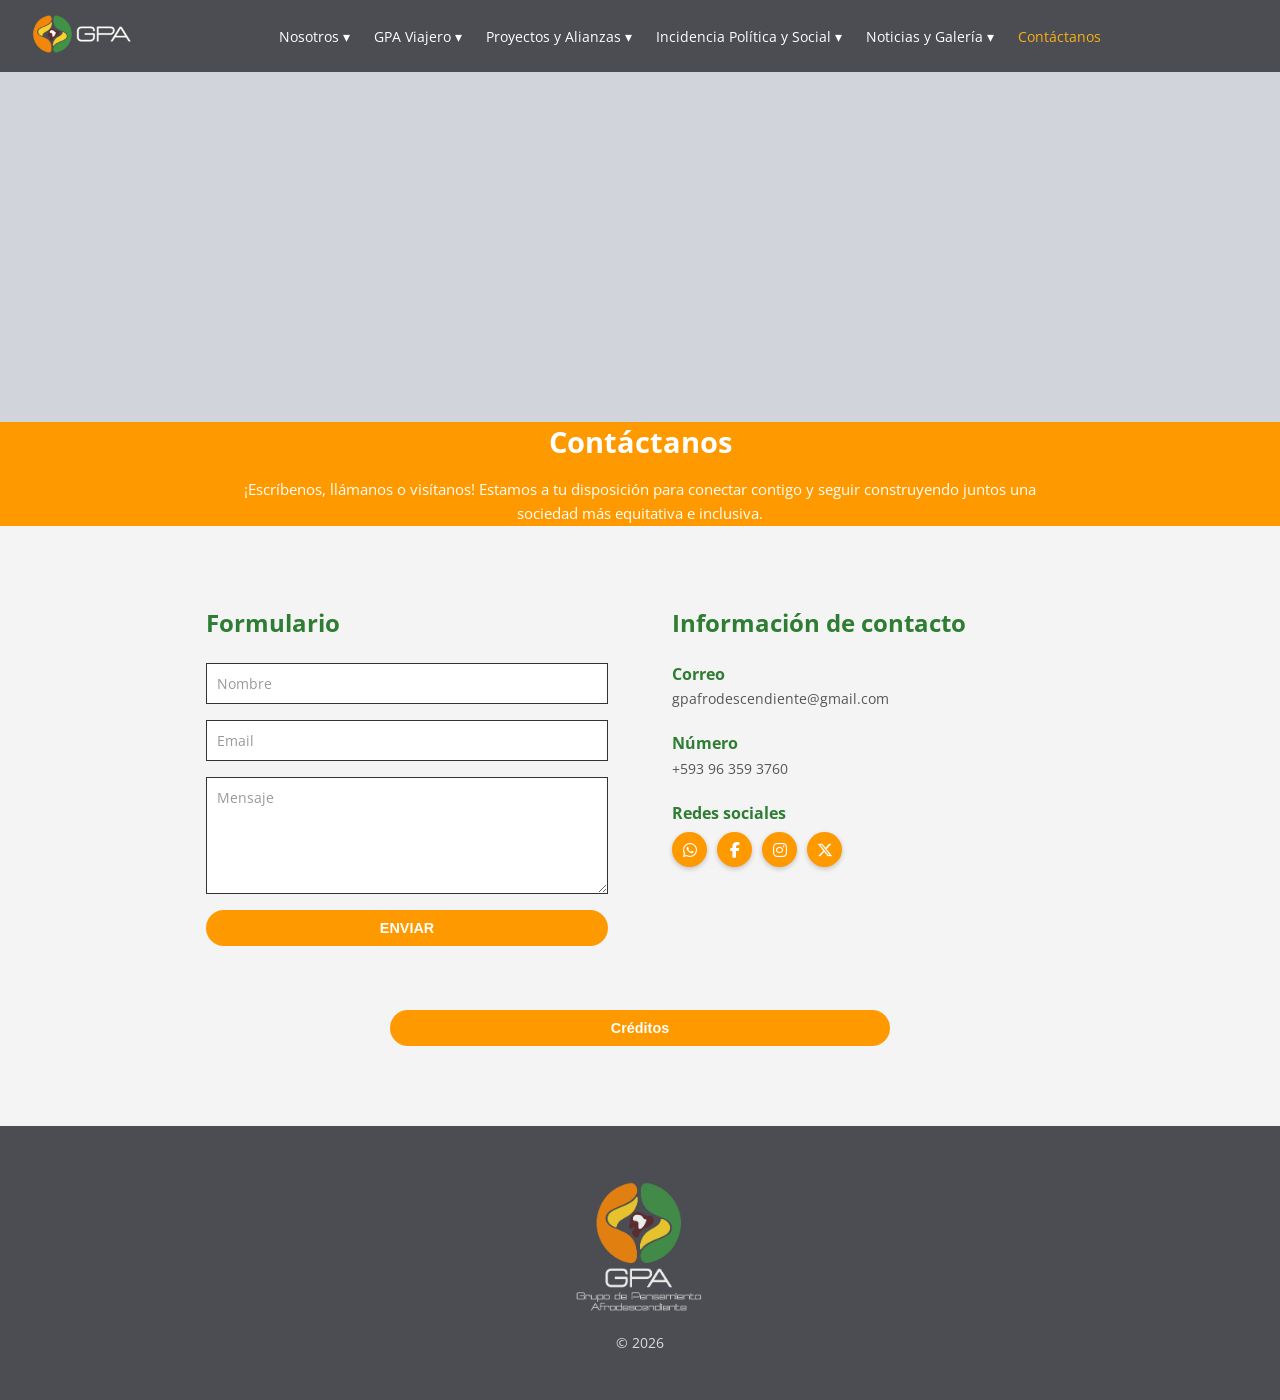
==== pages/contacto.html @ 7889979e "Segunda Version" ====
<!DOCTYPE html>
<html lang="es">

<head>
    <meta name="description"
        content="Grupo de Pensamiento Afrodescendiente (GPA) en Ecuador. Promovemos derechos, cultura, oratoria y formación de líderes comunitarios afroecuatorianos en Quito.">
    <meta name="keywords"
        content="GPA, Afrodescendiente, Ecuador, Quito, Derechos Humanos, Liderazgo, Cultura Afro, Vinculación">
    <meta name="author" content="Equipo de Diseño Web - Universidad Tecnológica Israel">

    <meta property="og:title" content="GPA Ecuador - Grupo de Pensamiento Afrodescendiente">
    <meta property="og:description"
        content="Conoce nuestros proyectos de incidencia política, oratoria y derechos sociales en Ecuador.">
    <meta property="og:image" content="../assets/ruta-a-tu-logo.png">
    <meta property="og:url" content="https://gpaecuador.org">
    <meta charset="UTF-8">
    <meta name="viewport" content="width=device-width, initial-scale=1.0">
    <title>Contáctanos | GPA Ecuador</title>

    <link rel="preconnect" href="https://fonts.googleapis.com">
    <link rel="preconnect" href="https://fonts.gstatic.com" crossorigin>
    <link
        href="https://fonts.googleapis.com/css2?family=Montserrat:wght@400;600;700&family=Open+Sans:wght@400;600&display=swap"
        rel="stylesheet">
    <link rel="stylesheet" href="https://cdnjs.cloudflare.com/ajax/libs/font-awesome/6.4.0/css/all.min.css">

    <link rel="stylesheet" href="../css/styles.css">
</head>

<body>

    <header class="header">
        <nav class="navbar container-fluid">
            <a href="../index.html" class="logo">
                <img src="../assets/img/LogoMenuGPA.webp" alt="GPA" class="logo-img">
            </a>

            <div class="nav-menu" id="nav-menu">
                <ul class="nav-list">
                    <li class="nav-item dropdown">
                        <a href="../index.html" class="nav-link">Nosotros ▾</a>
                        <ul class="dropdown-menu">
                            <li><a href="../index.html#historia" class="dropdown-link">Historia</a></li>
                            <li><a href="../index.html#gpalito" class="dropdown-link">GPAlito</a></li>
                            <li><a href="../index.html#autoridades" class="dropdown-link">Autoridades</a></li>
                        </ul>
                    </li>
                    <li class="nav-item"><a href="gpaviajero.html" class="nav-link">GPA Viajero ▾</a></li>
                    <li class="nav-item"><a href="proyectos.html" class="nav-link">Proyectos y Alianzas ▾</a></li>
                    <li class="nav-item"><a href="incidencia.html" class="nav-link">Incidencia Política y Social ▾</a>
                    </li>
                    <li class="nav-item"><a href="noticias.html" class="nav-link">Noticias y Galería ▾</a></li>
                    <li class="nav-item"><a href="contacto.html" class="nav-link active">Contáctanos</a></li>
                </ul>
            </div>
            <div class="nav-toggle" id="nav-toggle"><span class="bar"></span><span class="bar"></span><span
                    class="bar"></span></div>
        </nav>
    </header>

    <main>
        <section class="hero-viajero">
            <div class="slider-container">
                <div class="slider">
                    <div class="slide"><img src="../assets/img/View-Contactanos/Principal1.webp" alt="Slide 1"></div>
                    <div class="slide"><img src="../assets/img/View-Contactanos/Principal2.webp" alt="Slide 2"></div>
                    <div class="slide"><img src="../assets/img/View-Contactanos/Principal3.webp" alt="Slide 3"></div>
                </div>
                <section class="banner-naranja"></section>
            </div>
        </section>

        <section class="banner-naranja">
            <div class="container text-center">
                <h2>Contáctanos</h2>
                <p>¡Escríbenos, llámanos o visítanos! Estamos a tu disposición para conectar contigo y seguir
                    construyendo juntos una sociedad más equitativa e inclusiva.</p>
            </div>
        </section>

        <section class="contacto-wrapper container">
            <div class="contacto-grid">
                <div class="contacto-form-col">
                    <h3 class="titulo-verde">Formulario</h3>
                    <form id="form-gpa" class="formulario-limpio">
                        <input type="text" placeholder="Nombre" required class="input-linea">
                        <input type="email" placeholder="Email" required class="input-linea">
                        <textarea placeholder="Mensaje" rows="5" required class="input-linea textarea-linea"></textarea>
                        <button type="submit" class="btn-naranja-redondo">ENVIAR</button>
                    </form>
                </div>

                <div class="contacto-info-col">
                    <h3 class="titulo-verde">Información de contacto</h3>
                    <div class="info-bloque">
                        <h4 class="titulo-verde-pequeno">Correo</h4>
                        <p>gpafrodescendiente@gmail.com</p>
                    </div>
                    <div class="info-bloque">
                        <h4 class="titulo-verde-pequeno">Número</h4>
                        <p>+593 96 359 3760</p>
                    </div>
                    <div class="info-bloque">
                        <h4 class="titulo-verde-pequeno">Redes sociales</h4>
                        <div class="redes-horizontales">
                            <a href="https://api.whatsapp.com/send?phone=593963593763" target="_blank"
                                rel="noopener noreferrer" class="social-btn" aria-label="WhatsApp"><i
                                    class="fab fa-whatsapp"></i></a>
                            <a href="https://www.facebook.com/gpafroficial" target="_blank" rel="noopener noreferrer"
                                class="social-btn" aria-label="Facebook"><i class="fab fa-facebook-f"></i></a>
                            <a href="https://www.instagram.com/gpafroficial/" target="_blank" rel="noopener noreferrer"
                                class="social-btn" aria-label="Instagram"><i class="fab fa-instagram"></i></a>
                            <a href="https://x.com/gpafroficial" target="_blank" rel="noopener noreferrer"
                                class="social-btn" aria-label="Twitter"><i class="fa-brands fa-x-twitter"></i></a>
                        </div>
                    </div>
                </div>
            </div>

            <div class="creditos-container text-center">
                <button id="btn-creditos" class="btn-naranja-redondo btn-creditos">Créditos</button>
            </div>

            <div id="caja-creditos" class="caja-creditos-oculta" style="display: none;">
                <div class="creditos-contenido">

                    <p><strong>UNIVERSIDAD TECNOLÓGICA ISRAEL</strong></p><br>
                    <p><strong>Desarrollo y Diseño Web</strong></p>
                    <p>David Sebastián Mera Rosero | Lesly Raquel Guamán Jiménez | Michael Cardenas | Jefferson Patricio
                        Suntaxi Pachacama</p><br>
                    <p><strong>Perfil Académico:</strong> Estudiante de octavo semestre de Ingeniería De Sistemas de
                        Información</p>
                    <p><strong>Especialidad Técnica:</strong> Desarrollo Full-Stack</p>
                    <p><strong>Año:</strong> 2026</p>
                </div>
            </div>
        </section>
    </main>

    <footer class="footer-gris">
        <div class="container text-center">
            <div class="footer-logo">
                <img src="../assets/img/LogoGPA.webp" alt="Logo GPA Ecuador">
            </div>
            <p class="footer-copyright">© 2026</p>
        </div>
    </footer>

    <script src="../js/script.js"></script>
</body>

</html>
---- css/styles.css ----
/* css/styles.css */

/* --- 1. BASE --- */
@import url('base/variables.css');

/* --- 2. LAYOUT --- */
@import url('layout/header.css');
@import url('layout/footer.css');

/* --- 3. MÓDULOS --- */
@import url('modules/nosotros.css');
@import url('modules/gpaviajero.css');
@import url('modules/proyectos.css');
@import url('modules/incidencias.css');
@import url('modules/noticias.css');
@import url('modules/contacto.css');



/* --- 4. RESPONSIVE (MEDIA QUERIES GLOBALES) --- */
@media screen and (max-width: 768px) {
    /* Header */
    .nav-toggle { display: flex; flex-direction: column; gap: 5px; cursor: pointer; }
    .nav-toggle .bar { width: 25px; height: 3px; background-color: var(--text-light); }
    .nav-menu { position: absolute; top: var(--header-height); left: -100%; width: 100%; background-color: var(--header-bg); padding: 2rem 0; transition: 0.4s; }
    .nav-list { flex-direction: column; align-items: center; gap: 1.5rem; }
    .dropdown-menu { position: static; box-shadow: none; display: none; }
    .dropdown:hover .dropdown-menu { display: block; }
    
    /* Pilares y Layouts */
    .pilar-row, .pilar-row.row-reverse { flex-direction: column; gap: 1.5rem; }
    .gpalito-layout { flex-direction: column; text-align: center; }
    .gpalito-text { text-align: center; margin-bottom: 2rem; }
    .atributos-container { grid-template-columns: 1fr 1fr; }
    
    /* Widgets Flotantes */
    .podcast-widget { width: 280px; right: 10px; bottom: 10px; }
    .social-sidebar { left: 5px; }
}

/* Ajuste para que la barra de navegación fija no cubra el contenido al hacer clic en un enlace */
section[id] {
    /* El valor debe ser igual o ligeramente mayor a la altura de tu barra de navegación (--header-height) */
    scroll-margin-top: 5rem; 
}

.caja-creditos-oculta {
    display: none; /* ¡Esto es lo que mantiene el texto oculto al inicio! */
    margin-top: 2rem;
    max-width: 800px;
    margin-left: auto;
    margin-right: auto;
    border: 1px solid #e0e0e0;
    border-radius: 15px; /* Bordes redondeados */
    padding: 2rem;
    text-align: left;
    background-color: #ffffff;
    box-shadow: 0 4px 15px rgba(0,0,0,0.05);
}

/* Menú móvil oculto por defecto */
@media screen and (max-width: 992px) {
    .nav-menu {
        position: absolute;
        top: 100%;
        left: -100%; /* Oculto fuera de la pantalla */
        width: 100%;
        background-color: #333;
        transition: 0.3s;
    }
    .nav-menu.show {
        left: 0; /* Desliza hacia adentro */
    }
    .nav-list {
        flex-direction: column;
        align-items: center;
        padding: 2rem 0;
    }
    .nav-toggle {
        display: block; /* Asegúrate de que el icono sea visible */
        cursor: pointer;
    }
}

 .slider-container {
    display: block;
    margin: 0 !important;
    padding: 0 !important;
    border: none !important;
    line-height: 0;
    background: red; 
}


.slider {
    display: flex;
    width: 300%; /* 100% por cada imagen */
    animation: slide 15s infinite; /* El efecto de movimiento */
}

/* Imagenes principales*/
.slide {
    position: absolute;
    top: 0;
    left: 0;
    width: 100%;
    height: 100%;
    opacity: 0;
    transition: opacity 1.5s ease-in-out; /* Tiempo de la transición */
}
.slide img {
    display: block;
    width: 100%;
    height: 100%;
    object-fit: cover;
}

/* Animación de desvanecimiento */
.slider-container .slide:nth-child(1) { animation: fade 12s infinite; }
.slider-container .slide:nth-child(2) { animation: fade 12s infinite 4s; }
.slider-container .slide:nth-child(3) { animation: fade 12s infinite 8s; }

@keyframes fade {
    0% { opacity: 0; }
    10% { opacity: 1; }
    33% { opacity: 1; }
    43% { opacity: 0; }
    100% { opacity: 0; }
}

/* Reseteo general para eliminar espacios por defecto */
* {
    margin: 0;
    padding: 0;
    box-sizing: border-box;
}
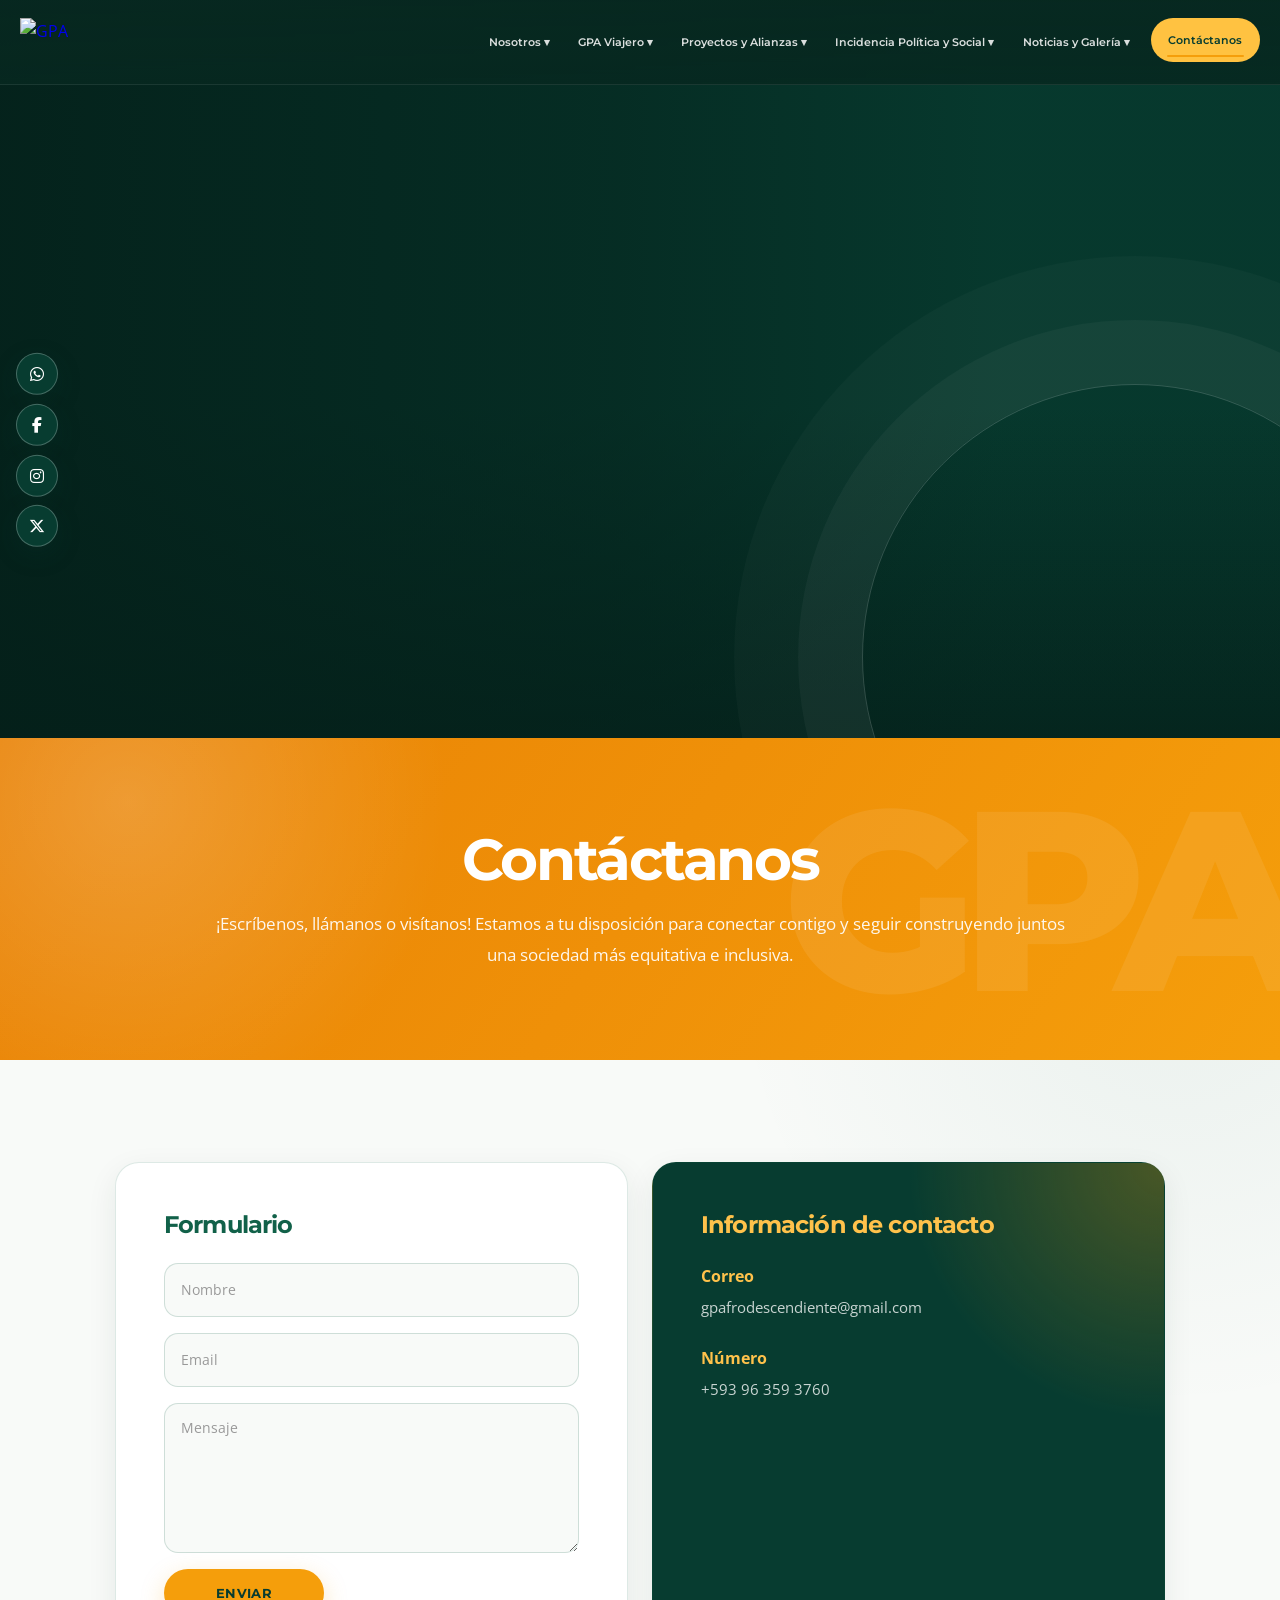
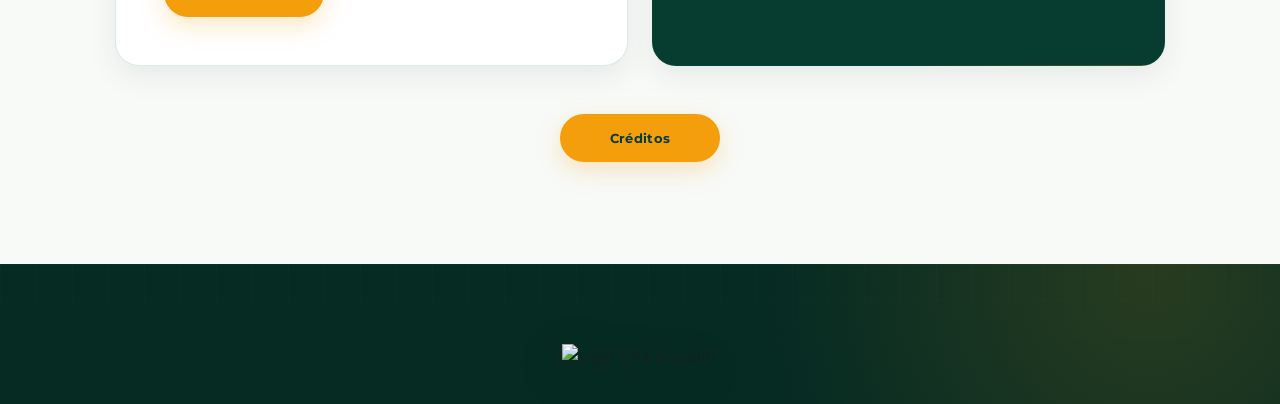
==== commit 6a67eced: "Actualización de GPA" ====
--- a/pages/contacto.html
+++ b/pages/contacto.html
@@ -2,17 +2,6 @@
 <html lang="es">
 
 <head>
-    <meta name="description"
-        content="Grupo de Pensamiento Afrodescendiente (GPA) en Ecuador. Promovemos derechos, cultura, oratoria y formación de líderes comunitarios afroecuatorianos en Quito.">
-    <meta name="keywords"
-        content="GPA, Afrodescendiente, Ecuador, Quito, Derechos Humanos, Liderazgo, Cultura Afro, Vinculación">
-    <meta name="author" content="Equipo de Diseño Web - Universidad Tecnológica Israel">
-
-    <meta property="og:title" content="GPA Ecuador - Grupo de Pensamiento Afrodescendiente">
-    <meta property="og:description"
-        content="Conoce nuestros proyectos de incidencia política, oratoria y derechos sociales en Ecuador.">
-    <meta property="og:image" content="../assets/ruta-a-tu-logo.png">
-    <meta property="og:url" content="https://gpaecuador.org">
     <meta charset="UTF-8">
     <meta name="viewport" content="width=device-width, initial-scale=1.0">
     <title>Contáctanos | GPA Ecuador</title>
@@ -25,14 +14,25 @@
     <link rel="stylesheet" href="https://cdnjs.cloudflare.com/ajax/libs/font-awesome/6.4.0/css/all.min.css">
 
     <link rel="stylesheet" href="../css/styles.css">
+    <link rel="stylesheet" href="../css/modern.css">
 </head>
 
 <body>
+    <div class="social-sidebar">
+        <a href="https://api.whatsapp.com/send?phone=593963593763" target="_blank" class="social-btn"><i
+                class="fab fa-whatsapp"></i></a>
+        <a href="https://www.facebook.com/gpafroficial" target="_blank" class="social-btn"><i
+                class="fab fa-facebook-f"></i></a>
+        <a href="https://www.instagram.com/gpafroficial/" target="_blank" class="social-btn"><i
+                class="fab fa-instagram"></i></a>
+        <a href="https://x.com/gpafroficial" target="_blank" class="social-btn"><i
+                class="fa-brands fa-x-twitter"></i></a>
+    </div>
 
     <header class="header">
         <nav class="navbar container-fluid">
             <a href="../index.html" class="logo">
-                <img src="../assets/img/LogoMenuGPA.webp" alt="GPA" class="logo-img">
+                <img src="../assets/ruta-a-tu-logo.png" alt="GPA" class="logo-img">
             </a>
 
             <div class="nav-menu" id="nav-menu">
@@ -59,16 +59,7 @@
     </header>
 
     <main>
-        <section class="hero-viajero">
-            <div class="slider-container">
-                <div class="slider">
-                    <div class="slide"><img src="../assets/img/View-Contactanos/Principal1.webp" alt="Slide 1"></div>
-                    <div class="slide"><img src="../assets/img/View-Contactanos/Principal2.webp" alt="Slide 2"></div>
-                    <div class="slide"><img src="../assets/img/View-Contactanos/Principal3.webp" alt="Slide 3"></div>
-                </div>
-                <section class="banner-naranja"></section>
-            </div>
-        </section>
+        <section class="hero-viajero" style="background-image: url('../assets/hero-contacto.jpg');"></section>
 
         <section class="banner-naranja">
             <div class="container text-center">
@@ -100,20 +91,6 @@
                         <h4 class="titulo-verde-pequeno">Número</h4>
                         <p>+593 96 359 3760</p>
                     </div>
-                    <div class="info-bloque">
-                        <h4 class="titulo-verde-pequeno">Redes sociales</h4>
-                        <div class="redes-horizontales">
-                            <a href="https://api.whatsapp.com/send?phone=593963593763" target="_blank"
-                                rel="noopener noreferrer" class="social-btn" aria-label="WhatsApp"><i
-                                    class="fab fa-whatsapp"></i></a>
-                            <a href="https://www.facebook.com/gpafroficial" target="_blank" rel="noopener noreferrer"
-                                class="social-btn" aria-label="Facebook"><i class="fab fa-facebook-f"></i></a>
-                            <a href="https://www.instagram.com/gpafroficial/" target="_blank" rel="noopener noreferrer"
-                                class="social-btn" aria-label="Instagram"><i class="fab fa-instagram"></i></a>
-                            <a href="https://x.com/gpafroficial" target="_blank" rel="noopener noreferrer"
-                                class="social-btn" aria-label="Twitter"><i class="fa-brands fa-x-twitter"></i></a>
-                        </div>
-                    </div>
                 </div>
             </div>
 
@@ -139,14 +116,11 @@
 
     <footer class="footer-gris">
         <div class="container text-center">
-            <div class="footer-logo">
-                <img src="../assets/img/LogoGPA.webp" alt="Logo GPA Ecuador">
-            </div>
-            <p class="footer-copyright">© 2026</p>
+            <div class="footer-logo"><img src="../assets/ruta-a-tu-logo-footer.png" alt="Logo GPA Ecuador"></div>
         </div>
     </footer>
 
     <script src="../js/script.js"></script>
 </body>
 
-</html>+</html>
--- a/css/styles.css
+++ b/css/styles.css
@@ -58,6 +58,8 @@
     box-shadow: 0 4px 15px rgba(0,0,0,0.05);
 }
 
+<<<<<<< Updated upstream
+=======
 /* Menú móvil oculto por defecto */
 @media screen and (max-width: 992px) {
     .nav-menu {
@@ -133,4 +135,5 @@
     margin: 0;
     padding: 0;
     box-sizing: border-box;
-}+}
+>>>>>>> Stashed changes
--- a/css/modern.css
+++ b/css/modern.css
@@ -0,0 +1,1607 @@
+/* GPA 2026 — sistema visual y experiencia global */
+:root {
+    --brand-orange: #f59e0b;
+    --brand-orange-dark: #d97706;
+    --brand-green: #116149;
+    --brand-green-dark: #073c30;
+    --brand-cream: #fffaf0;
+    --brand-ink: #13221d;
+    --brand-muted: #60706a;
+    --brand-line: rgba(17, 97, 73, .14);
+    --surface: #ffffff;
+    --header-bg: rgba(8, 34, 28, .9);
+    --text-light: #ffffff;
+    --text-hover: #fbbf24;
+    --font-main: 'Open Sans', sans-serif;
+    --font-display: 'Montserrat', sans-serif;
+    --header-height: 5.25rem;
+    --radius-sm: 14px;
+    --radius-md: 24px;
+    --radius-lg: 36px;
+    --shadow-sm: 0 10px 30px rgba(16, 45, 36, .08);
+    --shadow-md: 0 20px 60px rgba(16, 45, 36, .14);
+}
+
+html {
+    scroll-behavior: smooth;
+    scroll-padding-top: calc(var(--header-height) + 1.5rem);
+}
+
+body {
+    overflow-x: hidden;
+    color: var(--brand-ink);
+    background:
+        radial-gradient(circle at 8% 15%, rgba(245, 158, 11, .08), transparent 24rem),
+        radial-gradient(circle at 92% 48%, rgba(17, 97, 73, .06), transparent 28rem),
+        #f8faf8;
+    font-family: var(--font-main);
+    line-height: 1.7;
+    -webkit-font-smoothing: antialiased;
+}
+
+body.menu-open {
+    overflow: hidden;
+}
+
+::selection {
+    color: #fff;
+    background: var(--brand-green);
+}
+
+img {
+    max-width: 100%;
+}
+
+a,
+button,
+input,
+textarea {
+    -webkit-tap-highlight-color: transparent;
+}
+
+a:focus-visible,
+button:focus-visible,
+input:focus-visible,
+textarea:focus-visible {
+    outline: 3px solid rgba(245, 158, 11, .5);
+    outline-offset: 4px;
+}
+
+.container {
+    width: min(calc(100% - 2.5rem), 1180px);
+    max-width: 1180px;
+    padding-inline: 0;
+}
+
+.container-fluid {
+    width: min(calc(100% - 2.5rem), 1440px);
+    margin-inline: auto;
+    padding: 0;
+}
+
+main {
+    padding-top: 0;
+}
+
+section[id],
+div[id] {
+    scroll-margin-top: calc(var(--header-height) + 1.5rem);
+}
+
+.scroll-progress {
+    position: fixed;
+    inset: 0 auto auto 0;
+    z-index: 2000;
+    width: 0;
+    height: 3px;
+    background: linear-gradient(90deg, var(--brand-orange), #ffd166);
+    box-shadow: 0 0 15px rgba(245, 158, 11, .7);
+}
+
+/* Navegación */
+.header {
+    position: fixed;
+    z-index: 1000;
+    border-bottom: 1px solid rgba(255, 255, 255, .08);
+    background: linear-gradient(180deg, rgba(7, 40, 32, .96), rgba(7, 40, 32, .88));
+    box-shadow: none;
+    backdrop-filter: blur(18px);
+    -webkit-backdrop-filter: blur(18px);
+    transition: background .35s ease, box-shadow .35s ease, transform .35s ease;
+}
+
+.header.scrolled {
+    background: rgba(7, 40, 32, .96);
+    box-shadow: 0 12px 40px rgba(0, 0, 0, .2);
+}
+
+.navbar {
+    height: var(--header-height);
+    gap: 2rem;
+}
+
+.logo {
+    position: relative;
+    z-index: 1002;
+    display: inline-flex;
+    align-items: center;
+    flex: 0 0 auto;
+}
+
+.logo-img {
+    width: auto;
+    height: 48px;
+    background: transparent;
+    object-fit: contain;
+    transition: transform .3s ease;
+}
+
+.logo:hover .logo-img {
+    transform: scale(1.04);
+}
+
+.nav-menu {
+    margin-left: auto;
+}
+
+.nav-list {
+    align-items: center;
+    gap: .2rem;
+}
+
+.nav-link {
+    position: relative;
+    display: flex;
+    align-items: center;
+    min-height: 44px;
+    padding: .65rem .78rem;
+    border-radius: 999px;
+    color: rgba(255, 255, 255, .85);
+    font-family: var(--font-display);
+    font-size: clamp(.7rem, .8vw, .82rem);
+    font-weight: 600;
+    line-height: 1.25;
+    transition: color .25s ease, background .25s ease, transform .25s ease;
+}
+
+.nav-link:hover,
+.nav-link.active {
+    color: #fff;
+    background: rgba(255, 255, 255, .1);
+}
+
+.nav-link.active::after {
+    content: "";
+    position: absolute;
+    right: 1rem;
+    bottom: .32rem;
+    left: 1rem;
+    height: 2px;
+    border-radius: 2px;
+    background: var(--brand-orange);
+}
+
+.nav-item:last-child .nav-link {
+    margin-left: .35rem;
+    padding-inline: 1.1rem;
+    color: var(--brand-green-dark);
+    background: var(--brand-orange);
+}
+
+.nav-item:last-child .nav-link:hover,
+.nav-item:last-child .nav-link.active {
+    color: var(--brand-green-dark);
+    background: #ffc241;
+    transform: translateY(-2px);
+}
+
+.dropdown-menu {
+    top: calc(100% + .55rem);
+    min-width: 245px;
+    padding: .65rem;
+    border: 1px solid rgba(17, 97, 73, .1);
+    border-radius: 18px;
+    background: rgba(255, 255, 255, .98);
+    box-shadow: var(--shadow-md);
+    transform: translateY(8px) scale(.98);
+    transform-origin: top left;
+}
+
+.dropdown:hover .dropdown-menu,
+.dropdown:focus-within .dropdown-menu {
+    transform: translateY(0) scale(1);
+}
+
+.dropdown-menu::before {
+    content: "";
+    position: absolute;
+    bottom: 100%;
+    left: 0;
+    width: 100%;
+    height: .7rem;
+}
+
+.dropdown-menu li {
+    border: 0;
+}
+
+.dropdown-link {
+    padding: .72rem .9rem;
+    border-radius: 10px;
+    color: var(--brand-ink) !important;
+    font-family: var(--font-display);
+    font-size: .78rem;
+    font-weight: 600;
+    transition: color .2s ease, background .2s ease, transform .2s ease;
+}
+
+.dropdown-link:hover {
+    color: var(--brand-green) !important;
+    background: rgba(17, 97, 73, .08);
+    transform: translateX(4px);
+}
+
+.nav-toggle {
+    position: relative;
+    z-index: 1002;
+    display: none;
+    width: 46px;
+    height: 46px;
+    padding: 0;
+    border: 1px solid rgba(255, 255, 255, .16);
+    border-radius: 14px;
+    background: rgba(255, 255, 255, .08);
+    cursor: pointer;
+}
+
+.nav-toggle .bar {
+    position: absolute;
+    left: 12px;
+    width: 20px;
+    height: 2px;
+    border-radius: 2px;
+    background: #fff;
+    transition: transform .3s ease, opacity .2s ease, top .3s ease;
+}
+
+.nav-toggle .bar:nth-child(1) { top: 14px; }
+.nav-toggle .bar:nth-child(2) { top: 21px; }
+.nav-toggle .bar:nth-child(3) { top: 28px; }
+.nav-toggle.active .bar:nth-child(1) { top: 21px; transform: rotate(45deg); }
+.nav-toggle.active .bar:nth-child(2) { opacity: 0; }
+.nav-toggle.active .bar:nth-child(3) { top: 21px; transform: rotate(-45deg); }
+
+/* Hero editorial */
+.hero-viajero {
+    position: relative;
+    z-index: 1;
+    width: 100%;
+    height: clamp(560px, 82vh, 820px);
+    min-height: 560px;
+    background: var(--brand-green-dark);
+    overflow: hidden;
+}
+
+.slider-container,
+.slider {
+    position: absolute;
+    inset: 0;
+    width: 100%;
+    height: 100%;
+    margin: 0 !important;
+    padding: 0 !important;
+    background: var(--brand-green-dark);
+    line-height: normal;
+}
+
+.slider {
+    display: block;
+    animation: none;
+}
+
+.slide {
+    position: absolute;
+    inset: 0;
+    width: 100%;
+    height: 100%;
+    opacity: 0;
+    overflow: hidden;
+    animation: heroFade 15s infinite;
+}
+
+.slide:nth-child(1) { animation-delay: 0s; }
+.slide:nth-child(2) { animation-delay: 5s; }
+.slide:nth-child(3) { animation-delay: 10s; }
+.slide:nth-child(4) { animation-delay: 15s; }
+
+.slider:has(.slide:nth-child(4)) .slide {
+    animation-duration: 20s;
+}
+
+.slide img {
+    width: 100%;
+    height: 100%;
+    object-fit: cover;
+    object-position: center;
+    transform: scale(1.04);
+    animation: heroZoom 15s infinite;
+    filter: saturate(.9) contrast(1.02);
+}
+
+.slider:has(.slide:nth-child(4)) .slide img {
+    animation-duration: 20s;
+}
+
+.hero-viajero::before {
+    content: "";
+    position: absolute;
+    inset: 0;
+    z-index: 4;
+    background:
+        linear-gradient(90deg, rgba(4, 31, 25, .88) 0%, rgba(4, 31, 25, .52) 48%, rgba(4, 31, 25, .12) 78%),
+        linear-gradient(0deg, rgba(4, 31, 25, .75) 0%, transparent 45%);
+    pointer-events: none;
+}
+
+.hero-viajero::after {
+    content: "";
+    position: absolute;
+    z-index: 5;
+    right: -8rem;
+    bottom: -12rem;
+    width: 34rem;
+    height: 34rem;
+    border: 1px solid rgba(255, 255, 255, .18);
+    border-radius: 50%;
+    box-shadow: 0 0 0 4rem rgba(255, 255, 255, .035), 0 0 0 8rem rgba(255, 255, 255, .025);
+    pointer-events: none;
+}
+
+.hero-content {
+    position: relative;
+    z-index: 6;
+    display: flex;
+    flex-direction: column;
+    justify-content: center;
+    width: min(calc(100% - 2.5rem), 1180px);
+    height: 100%;
+    margin-inline: auto;
+    padding-top: var(--header-height);
+    color: #fff;
+    pointer-events: none;
+}
+
+.hero-eyebrow {
+    display: inline-flex;
+    align-items: center;
+    align-self: flex-start;
+    gap: .6rem;
+    margin-bottom: 1.25rem;
+    padding: .5rem .8rem;
+    border: 1px solid rgba(255, 255, 255, .24);
+    border-radius: 999px;
+    background: rgba(255, 255, 255, .1);
+    font-family: var(--font-display);
+    font-size: .72rem;
+    font-weight: 700;
+    letter-spacing: .12em;
+    text-transform: uppercase;
+    backdrop-filter: blur(8px);
+    animation: fadeUp .8s .1s both;
+}
+
+.hero-eyebrow::before {
+    content: "";
+    width: 8px;
+    height: 8px;
+    border-radius: 50%;
+    background: var(--brand-orange);
+    box-shadow: 0 0 0 5px rgba(245, 158, 11, .18);
+}
+
+.hero-content h1 {
+    max-width: 850px;
+    margin: 0;
+    font-family: var(--font-display);
+    font-size: clamp(2.7rem, 6.7vw, 6.2rem);
+    font-weight: 700;
+    letter-spacing: -.055em;
+    line-height: .98;
+    text-wrap: balance;
+    animation: fadeUp .9s .22s both;
+}
+
+.hero-content h1 span {
+    color: #ffc24b;
+}
+
+.hero-content p {
+    max-width: 650px;
+    margin: 1.5rem 0 0;
+    color: rgba(255, 255, 255, .82);
+    font-size: clamp(1rem, 1.7vw, 1.18rem);
+    line-height: 1.65;
+    animation: fadeUp .9s .34s both;
+}
+
+.hero-actions {
+    display: flex;
+    gap: .85rem;
+    margin-top: 2rem;
+    pointer-events: auto;
+    animation: fadeUp .9s .46s both;
+}
+
+.hero-button,
+.btn-naranja,
+.btn-naranja-redondo {
+    display: inline-flex;
+    align-items: center;
+    justify-content: center;
+    gap: .65rem;
+    min-height: 48px;
+    padding: .8rem 1.25rem;
+    border: 0;
+    border-radius: 999px;
+    color: var(--brand-green-dark);
+    background: var(--brand-orange);
+    box-shadow: 0 8px 24px rgba(245, 158, 11, .25);
+    font-family: var(--font-display);
+    font-size: .82rem;
+    font-weight: 700;
+    letter-spacing: .025em;
+    cursor: pointer;
+    transition: transform .25s ease, background .25s ease, box-shadow .25s ease;
+}
+
+.hero-button:hover,
+.btn-naranja:hover,
+.btn-naranja-redondo:hover {
+    color: var(--brand-green-dark);
+    background: #ffc24b;
+    box-shadow: 0 12px 30px rgba(245, 158, 11, .35);
+    transform: translateY(-3px);
+}
+
+.hero-button.secondary {
+    color: #fff;
+    border: 1px solid rgba(255, 255, 255, .3);
+    background: rgba(255, 255, 255, .08);
+    box-shadow: none;
+    backdrop-filter: blur(8px);
+}
+
+.hero-button.secondary:hover {
+    background: rgba(255, 255, 255, .16);
+}
+
+.hero-scroll {
+    position: absolute;
+    bottom: 2rem;
+    display: flex;
+    align-items: center;
+    gap: .75rem;
+    color: rgba(255, 255, 255, .65);
+    font-size: .72rem;
+    letter-spacing: .12em;
+    text-transform: uppercase;
+}
+
+.hero-scroll::before {
+    content: "";
+    width: 38px;
+    height: 1px;
+    background: var(--brand-orange);
+}
+
+/* Bandas y títulos */
+.banner-naranja {
+    position: relative;
+    overflow: hidden;
+    padding: clamp(4rem, 7vw, 6.5rem) 0;
+    color: #fff;
+    background:
+        radial-gradient(circle at 10% 20%, rgba(255, 255, 255, .18), transparent 20rem),
+        linear-gradient(125deg, #e98205, var(--brand-orange));
+}
+
+.hero-viajero + .banner-naranja {
+    margin: 0;
+}
+
+.slider-container > .banner-naranja {
+    display: none;
+}
+
+.banner-naranja::after {
+    content: "GPA";
+    position: absolute;
+    top: 50%;
+    right: -1rem;
+    color: rgba(255, 255, 255, .08);
+    font-family: var(--font-display);
+    font-size: clamp(8rem, 20vw, 17rem);
+    font-weight: 800;
+    letter-spacing: -.08em;
+    line-height: 1;
+    transform: translateY(-50%);
+}
+
+.banner-naranja .container {
+    position: relative;
+    z-index: 1;
+}
+
+.banner-naranja h2,
+.franja-verde h2 {
+    margin-bottom: 1.15rem;
+    font-family: var(--font-display);
+    font-size: clamp(2rem, 4.5vw, 3.8rem);
+    font-weight: 700;
+    letter-spacing: -.04em;
+    line-height: 1.08;
+    text-wrap: balance;
+}
+
+.banner-naranja p {
+    max-width: 850px;
+    color: rgba(255, 255, 255, .92);
+    font-size: clamp(.98rem, 1.5vw, 1.08rem);
+    line-height: 1.8;
+}
+
+.titulo-verde {
+    position: relative;
+    color: var(--brand-green);
+    font-family: var(--font-display);
+    font-size: clamp(1.55rem, 3vw, 2.35rem);
+    font-weight: 700;
+    letter-spacing: -.035em;
+    line-height: 1.15;
+}
+
+.titulo-centro {
+    margin-bottom: 2.5rem;
+    font-size: clamp(1.8rem, 3.5vw, 2.8rem) !important;
+}
+
+/* Secciones narrativas */
+.pilares,
+.seccion-proyectos,
+.viajes-section,
+.noticias-container,
+.contacto-wrapper {
+    max-width: 1180px;
+    padding-block: clamp(4.5rem, 8vw, 8rem);
+}
+
+.pilar-row,
+.pilar-compacto,
+.tarjeta-horizontal {
+    position: relative;
+    gap: clamp(2.5rem, 6vw, 6rem);
+    margin-bottom: clamp(4.5rem, 9vw, 8rem);
+}
+
+.pilar-row::before,
+.pilar-compacto::before,
+.tarjeta-horizontal::before {
+    content: "";
+    position: absolute;
+    z-index: -1;
+    width: 170px;
+    height: 170px;
+    border-radius: 50%;
+    background: rgba(245, 158, 11, .08);
+    filter: blur(1px);
+}
+
+.pilar-row:nth-child(odd)::before,
+.pilar-compacto:nth-child(odd)::before { right: 35%; bottom: -3rem; }
+.pilar-row:nth-child(even)::before,
+.pilar-compacto:nth-child(even)::before { top: -2rem; left: 35%; background: rgba(17, 97, 73, .07); }
+
+.pilar-text,
+.pilar-text-compacto,
+.th-texto {
+    padding: 0;
+}
+
+.pilar-text p,
+.pilar-text-compacto p,
+.th-texto p,
+.texto-centro,
+.item-formacion-vertical p,
+.aliado-info p,
+.noticia-texto p {
+    color: var(--brand-muted);
+    font-size: clamp(.94rem, 1.3vw, 1.04rem);
+    line-height: 1.85;
+    text-align: left;
+}
+
+.pilar-img img,
+.pilar-img-compacta img,
+.th-img img,
+.item-formacion-vertical img,
+.aliado-item img,
+.noticia-imagen img {
+    width: 100%;
+    height: clamp(280px, 33vw, 430px);
+    max-height: none;
+    border: 0;
+    border-radius: var(--radius-md);
+    box-shadow: var(--shadow-md);
+    object-fit: cover;
+    transition: transform .55s cubic-bezier(.2, .8, .2, 1), box-shadow .4s ease;
+}
+
+.pilar-img,
+.pilar-img-compacta,
+.th-img,
+.noticia-imagen {
+    position: relative;
+}
+
+.pilar-img::after,
+.pilar-img-compacta::after,
+.th-img::after {
+    content: "";
+    position: absolute;
+    z-index: -1;
+    right: -14px;
+    bottom: -14px;
+    width: 70%;
+    height: 70%;
+    border-radius: var(--radius-md);
+    background: var(--brand-orange);
+    opacity: .6;
+}
+
+.row-reverse .pilar-img::after,
+.row-reverse .pilar-img-compacta::after,
+.row-reverse .th-img::after {
+    right: auto;
+    left: -14px;
+}
+
+.pilar-img:hover img,
+.pilar-img-compacta:hover img,
+.th-img:hover img,
+.noticia-imagen:hover img {
+    box-shadow: 0 28px 70px rgba(16, 45, 36, .2);
+    transform: translateY(-6px) scale(1.015);
+}
+
+.seccion-centrada {
+    margin: clamp(5rem, 9vw, 8rem) auto;
+}
+
+.texto-centro {
+    max-width: 900px;
+    margin-inline: auto;
+    text-align: center;
+}
+
+/* GPAlito */
+.gpalito-banner {
+    padding-block: 0;
+    background:
+        radial-gradient(circle at 80% 50%, rgba(255, 255, 255, .18), transparent 18rem),
+        linear-gradient(125deg, var(--brand-green-dark), var(--brand-green));
+}
+
+.gpalito-banner::after {
+    content: "DIVERSIDAD";
+    font-size: clamp(5rem, 12vw, 11rem);
+}
+
+.gpalito-layout {
+    min-height: 480px;
+    gap: 3rem;
+}
+
+.gpalito-text h2 {
+    font-family: var(--font-display);
+    font-size: clamp(3rem, 6vw, 5.5rem);
+    letter-spacing: -.05em;
+}
+
+.gpalito-text p {
+    max-width: 650px;
+    margin: 0;
+}
+
+.gpalito-img {
+    align-self: flex-end;
+}
+
+.gpalito-img img {
+    max-width: min(100%, 330px);
+    filter: drop-shadow(0 24px 30px rgba(0, 0, 0, .22));
+    animation: mascotFloat 4s ease-in-out infinite;
+}
+
+.atributos-container {
+    gap: 1.25rem;
+    padding-block: clamp(4rem, 7vw, 6rem);
+}
+
+.atributo-item {
+    padding: 2rem 1.4rem;
+    border: 1px solid var(--brand-line);
+    border-radius: var(--radius-md);
+    background: rgba(255, 255, 255, .78);
+    box-shadow: var(--shadow-sm);
+    backdrop-filter: blur(10px);
+    transition: transform .3s ease, box-shadow .3s ease, border-color .3s ease;
+}
+
+.atributo-item:hover {
+    border-color: rgba(245, 158, 11, .55);
+    box-shadow: var(--shadow-md);
+    transform: translateY(-8px);
+}
+
+.icono-placeholder {
+    display: grid;
+    width: 64px;
+    height: 64px;
+    margin: 0 auto 1.25rem;
+    border-radius: 20px;
+    color: #fff;
+    background: linear-gradient(135deg, var(--brand-orange), #ffc24b);
+    place-items: center;
+    box-shadow: 0 12px 25px rgba(245, 158, 11, .25);
+    font-size: 1.5rem;
+}
+
+.atributo-item .titulo-verde {
+    font-size: 1.08rem;
+}
+
+.atributos-container p {
+    color: var(--brand-muted);
+    font-size: .9rem;
+    line-height: 1.65;
+}
+
+/* Directorio */
+.directorio-section {
+    margin: 0;
+    padding-bottom: clamp(5rem, 8vw, 8rem);
+}
+
+.franja-verde {
+    margin-bottom: 4rem;
+    padding: 3rem 1rem;
+    background: var(--brand-green-dark);
+}
+
+.franja-verde h2 {
+    margin: 0;
+}
+
+.equipo-container {
+    display: grid;
+    grid-template-columns: repeat(5, 1fr);
+    gap: 1.25rem;
+}
+
+.miembro {
+    width: auto;
+    overflow: hidden;
+    border: 1px solid var(--brand-line);
+    border-radius: 22px;
+    background: #fff;
+    box-shadow: var(--shadow-sm);
+    transition: transform .3s ease, box-shadow .3s ease;
+}
+
+.miembro:hover {
+    box-shadow: var(--shadow-md);
+    transform: translateY(-8px);
+}
+
+.miembro img {
+    aspect-ratio: 4 / 5;
+    margin: 0;
+    object-position: top center;
+    transition: transform .5s ease;
+}
+
+.miembro:hover img {
+    transform: scale(1.04);
+}
+
+.miembro h5 {
+    margin: 1.25rem 1rem .25rem;
+    font-size: .93rem;
+}
+
+.miembro p {
+    min-height: 3.6rem;
+    margin: 0 1rem 1.25rem;
+    color: var(--brand-muted);
+    font-size: .8rem;
+}
+
+/* Tarjetas de proyectos y viajes */
+.grid-tarjetas-verdes,
+.grid-viajes {
+    gap: 1.5rem;
+}
+
+.tarjeta-verde,
+.tarjeta-lugar {
+    position: relative;
+    overflow: hidden;
+    border: 1px solid var(--brand-line);
+    border-radius: var(--radius-md);
+    background: #fff;
+    box-shadow: var(--shadow-sm);
+    transition: transform .35s ease, box-shadow .35s ease, border-color .35s ease;
+}
+
+.tarjeta-verde {
+    justify-content: flex-start;
+    padding: 1.25rem;
+    color: var(--brand-ink);
+}
+
+.tarjeta-verde::before {
+    content: "";
+    position: absolute;
+    inset: auto 0 0;
+    height: 5px;
+    background: linear-gradient(90deg, var(--brand-green), var(--brand-orange));
+}
+
+.tarjeta-verde:hover,
+.tarjeta-lugar:hover {
+    border-color: rgba(245, 158, 11, .4);
+    box-shadow: var(--shadow-md);
+    transform: translateY(-9px);
+}
+
+.tarjeta-verde img {
+    width: 100%;
+    height: 240px;
+    margin-bottom: 1.25rem;
+    border-radius: 16px;
+    box-shadow: none;
+    object-fit: cover;
+}
+
+.tarjeta-verde h4 {
+    color: var(--brand-green);
+    font-family: var(--font-display);
+    font-size: 1.05rem;
+}
+
+.tarjeta-verde p {
+    color: var(--brand-muted);
+    font-size: .86rem;
+    line-height: 1.65;
+}
+
+.icono-convenio {
+    display: grid;
+    width: 70px;
+    height: 70px;
+    margin-top: 1.5rem;
+    border-radius: 22px;
+    color: #fff;
+    background: var(--brand-green);
+    place-items: center;
+}
+
+.item-formacion-vertical img {
+    height: min(52vw, 540px);
+    border-radius: var(--radius-lg);
+}
+
+.item-formacion-vertical h3 {
+    margin-top: 2rem;
+}
+
+.lista-aliados {
+    gap: 1.5rem;
+    max-width: 950px;
+}
+
+.aliado-item {
+    padding: 1.25rem;
+    border: 1px solid var(--brand-line);
+    border-radius: var(--radius-md);
+    background: #fff;
+    box-shadow: var(--shadow-sm);
+}
+
+.aliado-item img {
+    width: 300px;
+    height: 180px;
+    border-radius: 16px;
+}
+
+.tarjeta-lugar {
+    border: 0;
+}
+
+.tarjeta-lugar-top {
+    height: 240px;
+    border: 0;
+    background:
+        radial-gradient(circle, rgba(245, 158, 11, .12), transparent 70%),
+        #fff;
+}
+
+.tarjeta-lugar-bottom {
+    position: relative;
+    padding: 1.7rem;
+    color: #fff;
+    background: linear-gradient(145deg, var(--brand-green), var(--brand-green-dark));
+}
+
+.tarjeta-lugar-bottom::before {
+    content: "";
+    position: absolute;
+    inset: 0 0 auto;
+    height: 4px;
+    background: var(--brand-orange);
+}
+
+.tarjeta-lugar-bottom h4 {
+    color: #ffc24b;
+    font-family: var(--font-display);
+}
+
+.tarjeta-lugar-bottom li,
+.tarjeta-lugar-bottom p {
+    color: rgba(255, 255, 255, .78);
+    font-size: .84rem;
+    line-height: 1.65;
+}
+
+.carrusel-dots .dot {
+    width: 8px;
+    height: 8px;
+    transition: width .3s ease, background .3s ease;
+}
+
+.carrusel-dots .dot.active {
+    width: 28px;
+    border-radius: 999px;
+}
+
+/* Noticias y galería */
+.carrusel-wrapper {
+    gap: 1rem;
+}
+
+.noticia-content {
+    overflow: hidden;
+    padding: clamp(1.25rem, 4vw, 3rem);
+    border: 1px solid var(--brand-line);
+    border-radius: var(--radius-lg);
+    background: #fff;
+    box-shadow: var(--shadow-md);
+}
+
+.carrusel-btn {
+    display: grid;
+    flex: 0 0 46px;
+    width: 46px;
+    height: 46px;
+    padding: 0;
+    border-radius: 50%;
+    color: #fff;
+    background: var(--brand-green);
+    place-items: center;
+}
+
+.carrusel-btn:hover {
+    color: #fff;
+    background: var(--brand-orange);
+    transform: scale(1.08);
+}
+
+.noticia-imagen img {
+    height: 310px;
+}
+
+.galeria-section {
+    padding: 1rem 0 clamp(5rem, 9vw, 9rem);
+}
+
+.mosaico-galeria {
+    grid-template-columns: repeat(4, 1fr);
+    grid-auto-rows: 180px;
+    gap: .8rem;
+    max-width: 1180px;
+}
+
+.foto-galeria {
+    aspect-ratio: auto;
+    border-radius: 18px;
+    box-shadow: var(--shadow-sm);
+}
+
+.foto-galeria:nth-child(5n + 1),
+.foto-galeria:nth-child(7n + 3) {
+    grid-column: span 2;
+    grid-row: span 2;
+}
+
+.foto-galeria img {
+    transition: transform .55s ease, filter .4s ease;
+}
+
+.foto-galeria:hover img {
+    filter: brightness(.78) saturate(1.1);
+    transform: scale(1.07);
+}
+
+.lightbox {
+    position: fixed;
+    inset: 0;
+    z-index: 3000;
+    display: grid;
+    padding: 2rem;
+    visibility: hidden;
+    opacity: 0;
+    background: rgba(2, 15, 12, .92);
+    backdrop-filter: blur(12px);
+    place-items: center;
+    transition: opacity .25s ease, visibility .25s ease;
+}
+
+.lightbox.open {
+    visibility: visible;
+    opacity: 1;
+}
+
+.lightbox img {
+    max-width: min(1100px, 92vw);
+    max-height: 84vh;
+    border-radius: var(--radius-md);
+    box-shadow: 0 30px 100px rgba(0, 0, 0, .5);
+    transform: scale(.96);
+    transition: transform .3s ease;
+}
+
+.lightbox.open img {
+    transform: scale(1);
+}
+
+.lightbox-close {
+    position: absolute;
+    top: 1.25rem;
+    right: 1.25rem;
+    display: grid;
+    width: 48px;
+    height: 48px;
+    border: 1px solid rgba(255, 255, 255, .25);
+    border-radius: 50%;
+    color: #fff;
+    background: rgba(255, 255, 255, .1);
+    cursor: pointer;
+    place-items: center;
+}
+
+/* Contacto */
+.contacto-wrapper {
+    max-width: 1050px;
+}
+
+.contacto-grid {
+    gap: 1.5rem;
+    margin-bottom: 3rem;
+}
+
+.contacto-form-col,
+.contacto-info-col {
+    padding: clamp(1.5rem, 4vw, 3rem);
+    border: 1px solid var(--brand-line);
+    border-radius: var(--radius-md);
+    background: #fff;
+    box-shadow: var(--shadow-sm);
+}
+
+.contacto-info-col {
+    color: #fff;
+    background:
+        radial-gradient(circle at 100% 0, rgba(245, 158, 11, .28), transparent 16rem),
+        var(--brand-green-dark);
+}
+
+.contacto-info-col .titulo-verde,
+.contacto-info-col .titulo-verde-pequeno {
+    color: #ffc24b;
+}
+
+.contacto-info-col .info-bloque p {
+    color: rgba(255, 255, 255, .78);
+    font-size: .95rem;
+}
+
+.formulario-limpio {
+    gap: 1rem;
+}
+
+.input-linea {
+    min-height: 54px;
+    padding: .9rem 1rem;
+    border: 1px solid rgba(17, 97, 73, .18);
+    border-radius: 14px;
+    background: #f8faf8;
+    color: var(--brand-ink);
+    transition: border-color .25s ease, box-shadow .25s ease, background .25s ease;
+}
+
+.input-linea:focus {
+    border-color: var(--brand-orange);
+    outline: none;
+    background: #fff;
+    box-shadow: 0 0 0 4px rgba(245, 158, 11, .12);
+}
+
+.textarea-linea {
+    min-height: 150px;
+}
+
+.btn-naranja-redondo {
+    width: auto;
+    min-width: 160px;
+    align-self: flex-start;
+}
+
+.redes-horizontales .social-btn {
+    position: static;
+    transform: none;
+}
+
+.caja-creditos-oculta {
+    border: 1px solid var(--brand-line);
+    border-radius: var(--radius-md);
+    box-shadow: var(--shadow-sm);
+}
+
+.form-status {
+    padding: .8rem 1rem;
+    border-radius: 12px;
+    color: var(--brand-green-dark);
+    background: rgba(17, 97, 73, .1);
+    font-size: .88rem;
+}
+
+/* Sociales y pie */
+.social-sidebar {
+    left: 1rem;
+    gap: .55rem;
+}
+
+.social-btn {
+    width: 42px;
+    height: 42px;
+    border: 1px solid rgba(255, 255, 255, .25);
+    color: #fff;
+    background: var(--brand-green-dark);
+    box-shadow: 0 8px 24px rgba(7, 60, 48, .22);
+    transition: transform .25s ease, background .25s ease, color .25s ease;
+}
+
+.social-btn:hover {
+    color: var(--brand-green-dark);
+    background: var(--brand-orange);
+    transform: translateX(4px) scale(1.05);
+}
+
+.podcast-widget {
+    display: none;
+}
+
+.footer-gris {
+    position: relative;
+    overflow: hidden;
+    padding: 5rem 1rem 2rem;
+    background:
+        radial-gradient(circle at 90% 10%, rgba(245, 158, 11, .14), transparent 24rem),
+        #062b23;
+}
+
+.footer-gris::before {
+    content: "";
+    position: absolute;
+    inset: 0;
+    opacity: .12;
+    background-image: linear-gradient(rgba(255, 255, 255, .12) 1px, transparent 1px), linear-gradient(90deg, rgba(255, 255, 255, .12) 1px, transparent 1px);
+    background-size: 36px 36px;
+    mask-image: linear-gradient(to bottom, #000, transparent 75%);
+}
+
+.footer-gris .container {
+    position: relative;
+    z-index: 1;
+}
+
+.footer-logo img {
+    max-width: 190px;
+    opacity: 1;
+    filter: drop-shadow(0 12px 24px rgba(0, 0, 0, .2));
+}
+
+.footer-tagline {
+    max-width: 600px;
+    margin: 1.5rem auto 2rem;
+    color: rgba(255, 255, 255, .65);
+    font-size: .92rem;
+}
+
+.footer-socials {
+    display: flex;
+    justify-content: center;
+    gap: .65rem;
+    margin-bottom: 2rem;
+}
+
+.footer-socials a {
+    display: grid;
+    width: 40px;
+    height: 40px;
+    border: 1px solid rgba(255, 255, 255, .15);
+    border-radius: 50%;
+    color: rgba(255, 255, 255, .8);
+    place-items: center;
+    transition: color .25s ease, background .25s ease, transform .25s ease;
+}
+
+.footer-socials a:hover {
+    color: var(--brand-green-dark);
+    background: var(--brand-orange);
+    transform: translateY(-3px);
+}
+
+.footer-copyright {
+    padding-top: 1.5rem;
+    border-top: 1px solid rgba(255, 255, 255, .1);
+    color: rgba(255, 255, 255, .48);
+}
+
+/* Animaciones de entrada */
+.reveal {
+    opacity: 0;
+    transform: translateY(34px);
+    transition: opacity .75s ease, transform .75s cubic-bezier(.2, .8, .2, 1);
+}
+
+.reveal.reveal-left { transform: translateX(-40px); }
+.reveal.reveal-right { transform: translateX(40px); }
+.reveal.visible {
+    opacity: 1;
+    transform: translate(0);
+}
+
+@keyframes heroFade {
+    0%, 100% { opacity: 0; }
+    4%, 30% { opacity: 1; }
+    34% { opacity: 0; }
+}
+
+@keyframes heroZoom {
+    0% { transform: scale(1.03); }
+    35% { transform: scale(1.11); }
+    100% { transform: scale(1.11); }
+}
+
+@keyframes fadeUp {
+    from { opacity: 0; transform: translateY(24px); }
+    to { opacity: 1; transform: translateY(0); }
+}
+
+@keyframes mascotFloat {
+    0%, 100% { transform: translateY(0) rotate(-1deg); }
+    50% { transform: translateY(-14px) rotate(1deg); }
+}
+
+/* Responsive */
+@media (max-width: 1180px) {
+    .nav-toggle {
+        display: block;
+    }
+
+    .nav-menu {
+        position: fixed;
+        inset: 0 0 0 auto;
+        z-index: 1001;
+        display: flex;
+        width: min(430px, 100%);
+        height: 100dvh;
+        margin: 0;
+        padding: calc(var(--header-height) + 2rem) 1.5rem 2rem;
+        overflow-y: auto;
+        visibility: hidden;
+        opacity: 0;
+        background: rgba(5, 37, 29, .985);
+        box-shadow: -20px 0 60px rgba(0, 0, 0, .3);
+        transform: translateX(100%);
+        transition: transform .38s cubic-bezier(.2, .8, .2, 1), opacity .3s ease, visibility .3s ease;
+    }
+
+    .nav-menu.show {
+        left: auto;
+        visibility: visible;
+        opacity: 1;
+        transform: translateX(0);
+    }
+
+    .nav-list {
+        width: 100%;
+        flex-direction: column;
+        align-items: stretch;
+        gap: .35rem;
+        padding: 0;
+    }
+
+    .nav-link {
+        justify-content: space-between;
+        min-height: 50px;
+        padding: .8rem 1rem;
+        font-size: .9rem;
+    }
+
+    .nav-item:last-child .nav-link {
+        justify-content: center;
+        margin: .75rem 0 0;
+    }
+
+    .dropdown-menu {
+        position: static;
+        display: none;
+        min-width: 0;
+        margin: .25rem 0 .5rem 1rem;
+        padding: .4rem;
+        visibility: visible;
+        opacity: 1;
+        border-color: rgba(255, 255, 255, .08);
+        background: rgba(255, 255, 255, .05);
+        box-shadow: none;
+        transform: none;
+    }
+
+    .dropdown.open .dropdown-menu {
+        display: block;
+    }
+
+    .dropdown-link {
+        color: rgba(255, 255, 255, .72) !important;
+    }
+
+    .dropdown-link:hover {
+        color: #fff !important;
+        background: rgba(255, 255, 255, .08);
+    }
+}
+
+@media (max-width: 900px) {
+    .pilar-row,
+    .pilar-row.row-reverse,
+    .pilar-compacto,
+    .pilar-compacto.row-reverse,
+    .tarjeta-horizontal,
+    .tarjeta-horizontal.row-reverse {
+        flex-direction: column;
+        align-items: stretch;
+        gap: 2rem;
+    }
+
+    .text-right,
+    .pilar-text,
+    .pilar-text p,
+    .pilar-text-compacto p,
+    .th-texto p {
+        text-align: left;
+    }
+
+    .equipo-container {
+        grid-template-columns: repeat(3, 1fr);
+    }
+
+    .atributos-container {
+        grid-template-columns: repeat(2, 1fr);
+    }
+
+    .grid-viajes,
+    .grid-tarjetas-verdes {
+        grid-template-columns: repeat(2, 1fr);
+    }
+
+    .mosaico-galeria {
+        grid-template-columns: repeat(3, 1fr);
+    }
+}
+
+@media (max-width: 640px) {
+    :root {
+        --header-height: 4.65rem;
+    }
+
+    .container,
+    .container-fluid,
+    .hero-content {
+        width: min(calc(100% - 1.5rem), 1180px);
+    }
+
+    .logo-img {
+        height: 42px;
+    }
+
+    .hero-viajero {
+        height: 690px;
+        min-height: 690px;
+    }
+
+    .hero-viajero::before {
+        background: linear-gradient(0deg, rgba(4, 31, 25, .92), rgba(4, 31, 25, .35) 90%);
+    }
+
+    .hero-content {
+        justify-content: flex-end;
+        padding-bottom: 6.5rem;
+    }
+
+    .hero-content h1 {
+        overflow-wrap: anywhere;
+        font-size: clamp(2.4rem, 11.5vw, 3.5rem);
+    }
+
+    .hero-actions {
+        flex-direction: column;
+        align-items: stretch;
+    }
+
+    .hero-button {
+        width: 100%;
+    }
+
+    .hero-scroll {
+        display: none;
+    }
+
+    .banner-naranja {
+        padding-block: 4rem;
+    }
+
+    .banner-naranja h2 {
+        font-size: 2rem;
+        overflow-wrap: anywhere;
+    }
+
+    .pilares,
+    .seccion-proyectos,
+    .viajes-section,
+    .noticias-container,
+    .contacto-wrapper {
+        padding-block: 4.5rem;
+    }
+
+    .pilar-row,
+    .pilar-compacto,
+    .tarjeta-horizontal {
+        margin-bottom: 4.5rem;
+    }
+
+    .pilar-img img,
+    .pilar-img-compacta img,
+    .th-img img {
+        height: 270px;
+    }
+
+    .gpalito-layout {
+        min-height: 0;
+        padding-top: 4rem;
+        flex-direction: column;
+        text-align: left;
+    }
+
+    .gpalito-text {
+        text-align: left;
+    }
+
+    .gpalito-img {
+        align-self: center;
+    }
+
+    .atributos-container,
+    .grid-viajes,
+    .grid-tarjetas-verdes,
+    .equipo-container {
+        grid-template-columns: 1fr;
+    }
+
+    .equipo-container {
+        width: min(100% - 4rem, 340px);
+    }
+
+    .miembro p {
+        min-height: 0;
+    }
+
+    .contacto-grid {
+        grid-template-columns: 1fr;
+    }
+
+    .carrusel-wrapper {
+        display: grid;
+        grid-template-columns: 1fr 1fr;
+    }
+
+    .noticia-content {
+        grid-column: 1 / -1;
+        grid-row: 1;
+        flex-direction: column-reverse;
+    }
+
+    .carrusel-btn {
+        justify-self: center;
+    }
+
+    .mosaico-galeria {
+        grid-template-columns: repeat(2, 1fr);
+        grid-auto-rows: 135px;
+    }
+
+    .foto-galeria:nth-child(n) {
+        grid-column: span 1;
+        grid-row: span 1;
+    }
+
+    .foto-galeria:nth-child(5n + 1) {
+        grid-column: span 2;
+        grid-row: span 2;
+    }
+
+    .aliado-item {
+        flex-direction: column;
+        align-items: stretch;
+    }
+
+    .aliado-item img {
+        width: 100%;
+        height: 220px;
+    }
+
+    .social-sidebar {
+        top: auto;
+        right: .75rem;
+        bottom: .75rem;
+        left: auto;
+        flex-direction: row;
+        transform: none;
+    }
+
+    .social-sidebar .social-btn {
+        width: 38px;
+        height: 38px;
+    }
+}
+
+@media (prefers-reduced-motion: reduce) {
+    html {
+        scroll-behavior: auto;
+    }
+
+    *,
+    *::before,
+    *::after {
+        scroll-behavior: auto !important;
+        animation-duration: .01ms !important;
+        animation-iteration-count: 1 !important;
+        transition-duration: .01ms !important;
+    }
+
+    .reveal {
+        opacity: 1;
+        transform: none;
+    }
+}
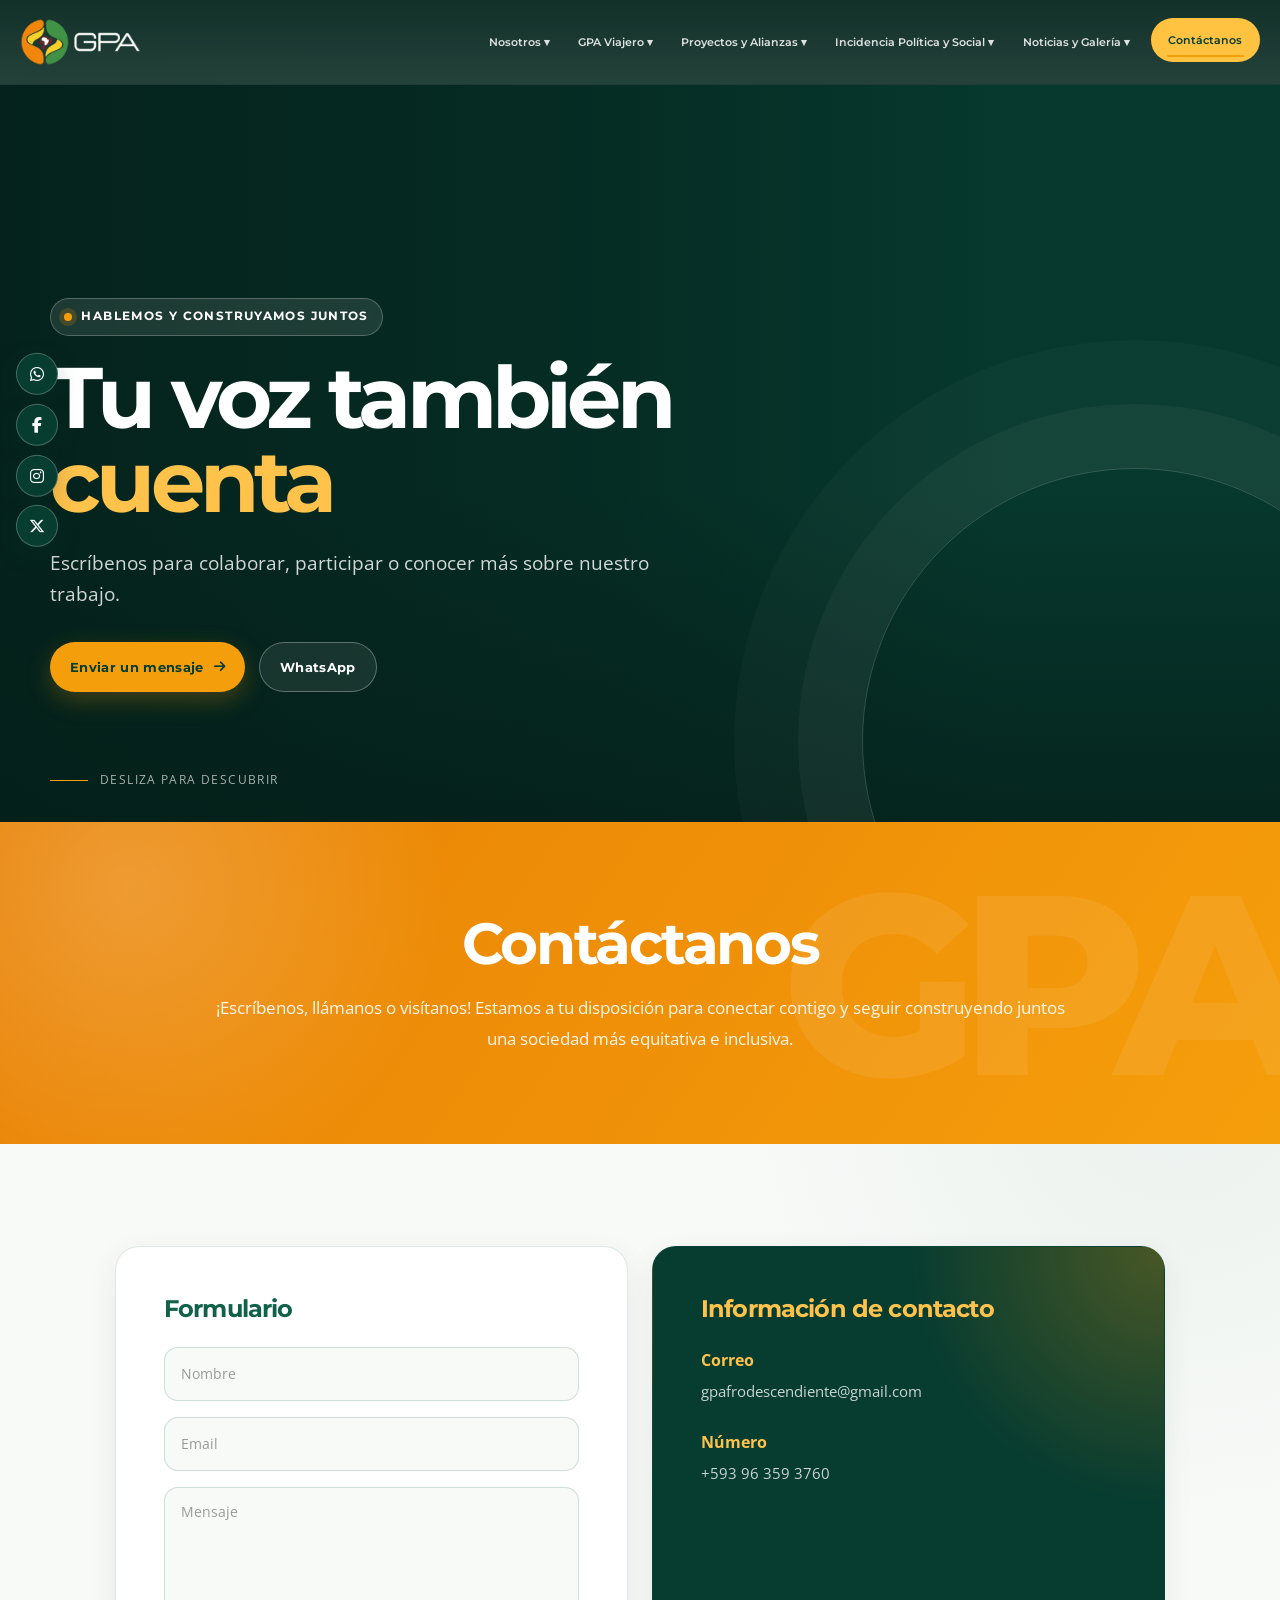
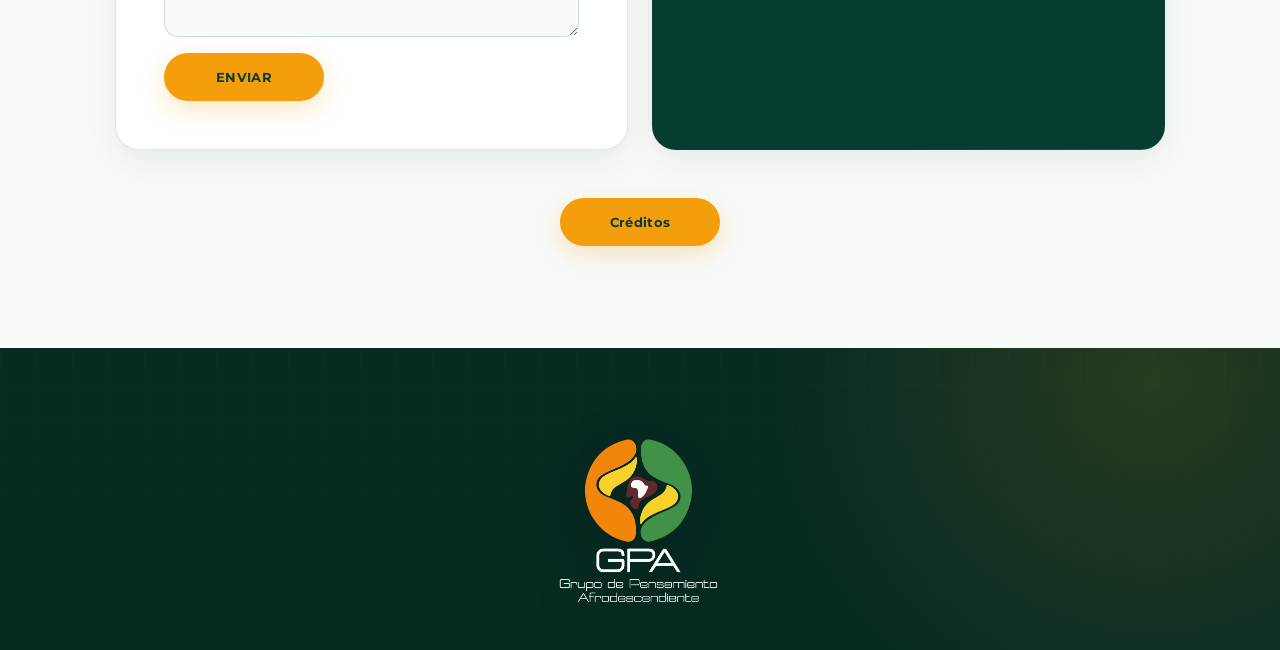
==== commit 6b82a9c9: "Descripción de los cambios" ====
--- a/pages/contacto.html
+++ b/pages/contacto.html
@@ -32,7 +32,7 @@
     <header class="header">
         <nav class="navbar container-fluid">
             <a href="../index.html" class="logo">
-                <img src="../assets/ruta-a-tu-logo.png" alt="GPA" class="logo-img">
+                <img src="../assets/img/LogoMenuGPA.webp" alt="GPA" class="logo-img">
             </a>
 
             <div class="nav-menu" id="nav-menu">
@@ -59,7 +59,15 @@
     </header>
 
     <main>
-        <section class="hero-viajero" style="background-image: url('../assets/hero-contacto.jpg');"></section>
+        <section class="hero-viajero">
+            <div class="slider-container">
+                <div class="slider">
+                    <div class="slide"><img src="../assets/img/View-Contactanos/Principal1.webp" alt="Contacto GPA"></div>
+                    <div class="slide"><img src="../assets/img/View-Contactanos/Principal2.webp" alt="Comunidad GPA"></div>
+                    <div class="slide"><img src="../assets/img/View-Contactanos/Principal3.webp" alt="Equipo GPA"></div>
+                </div>
+            </div>
+        </section>
 
         <section class="banner-naranja">
             <div class="container text-center">
@@ -116,7 +124,7 @@
 
     <footer class="footer-gris">
         <div class="container text-center">
-            <div class="footer-logo"><img src="../assets/ruta-a-tu-logo-footer.png" alt="Logo GPA Ecuador"></div>
+            <div class="footer-logo"><img src="../assets/img/LogoGPA.webp" alt="Logo GPA Ecuador"></div>
         </div>
     </footer>
 
--- a/css/styles.css
+++ b/css/styles.css
@@ -58,8 +58,6 @@
     box-shadow: 0 4px 15px rgba(0,0,0,0.05);
 }
 
-<<<<<<< Updated upstream
-=======
 /* Menú móvil oculto por defecto */
 @media screen and (max-width: 992px) {
     .nav-menu {
@@ -136,4 +134,3 @@
     padding: 0;
     box-sizing: border-box;
 }
->>>>>>> Stashed changes
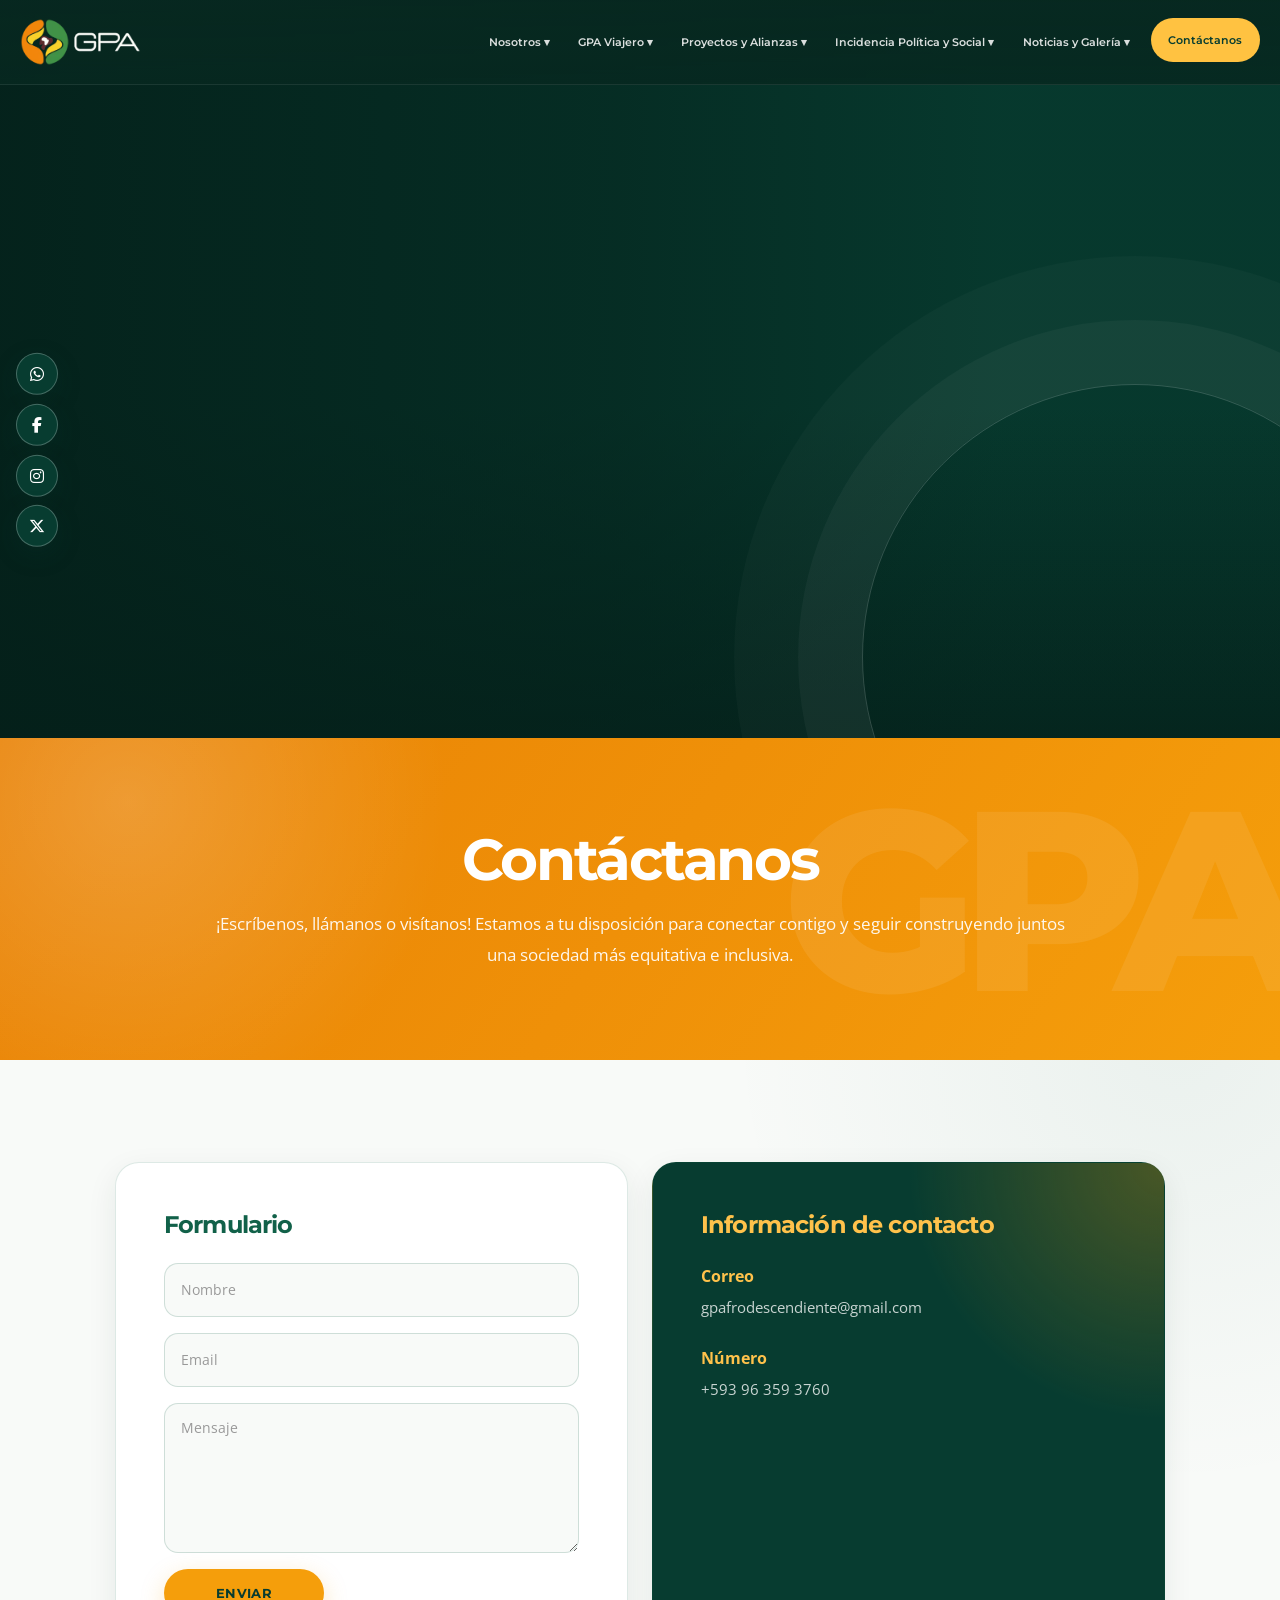
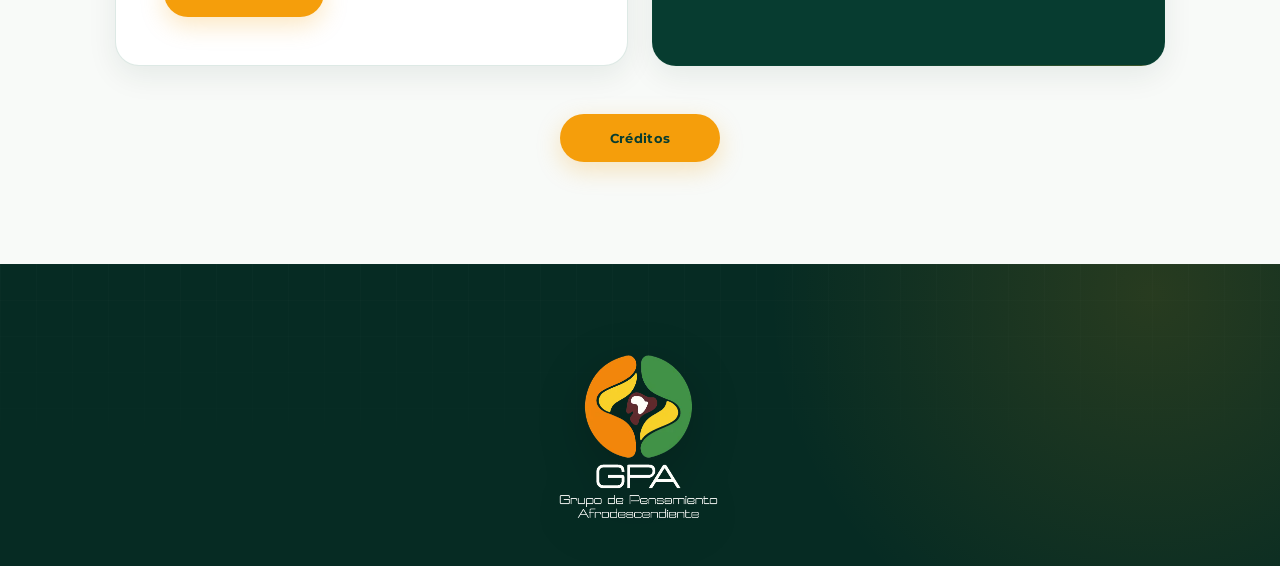
==== commit 08177924: "Actualiza GPA Viajero y estilos" ====
--- a/pages/contacto.html
+++ b/pages/contacto.html
@@ -45,11 +45,41 @@
                             <li><a href="../index.html#autoridades" class="dropdown-link">Autoridades</a></li>
                         </ul>
                     </li>
-                    <li class="nav-item"><a href="gpaviajero.html" class="nav-link">GPA Viajero ▾</a></li>
-                    <li class="nav-item"><a href="proyectos.html" class="nav-link">Proyectos y Alianzas ▾</a></li>
-                    <li class="nav-item"><a href="incidencia.html" class="nav-link">Incidencia Política y Social ▾</a>
+                    <li class="nav-item dropdown">
+                        <a href="gpaviajero.html" class="nav-link">GPA Viajero ▾</a>
+                        <ul class="dropdown-menu">
+                            <li><a href="gpaviajero.html#seccion-nacional" class="dropdown-link">Nacional</a></li>
+                            <li><a href="gpaviajero.html#seccion-internacional" class="dropdown-link">Internacional</a></li>
+                        </ul>
                     </li>
-                    <li class="nav-item"><a href="noticias.html" class="nav-link">Noticias y Galería ▾</a></li>
+                    <li class="nav-item dropdown">
+                        <a href="proyectos.html" class="nav-link">Proyectos y Alianzas ▾</a>
+                        <ul class="dropdown-menu">
+                            <li><a href="proyectos.html#oratoria" class="dropdown-link">Oratoria</a></li>
+                            <li><a href="proyectos.html#te-lo-cuento" class="dropdown-link">Te lo cuento en un cuento</a></li>
+                            <li><a href="proyectos.html#transformando" class="dropdown-link">Transformando Narrativas</a></li>
+                            <li><a href="proyectos.html#evocando" class="dropdown-link">Evocando Raíces</a></li>
+                            <li><a href="proyectos.html#formacion" class="dropdown-link">Formación de Líderes Comunitarios</a></li>
+                            <li><a href="proyectos.html#convenios" class="dropdown-link">Convenios</a></li>
+                            <li><a href="proyectos.html#organizaciones" class="dropdown-link">Organizaciones Aliadas</a></li>
+                        </ul>
+                    </li>
+                    <li class="nav-item dropdown">
+                        <a href="incidencia.html" class="nav-link">Incidencia Política y Social ▾</a>
+                        <ul class="dropdown-menu">
+                            <li><a href="incidencia.html#seccion-dialoga" class="dropdown-link">GPA Dialoga</a></li>
+                            <li><a href="incidencia.html#seccion-local" class="dropdown-link">Ámbito Local</a></li>
+                            <li><a href="incidencia.html#seccion-nacional" class="dropdown-link">Ámbito Nacional</a></li>
+                            <li><a href="incidencia.html#seccion-regional" class="dropdown-link">Ámbito Regional</a></li>
+                        </ul>
+                    </li>
+                    <li class="nav-item dropdown">
+                        <a href="noticias.html" class="nav-link">Noticias y Galería ▾</a>
+                        <ul class="dropdown-menu">
+                            <li><a href="noticias.html#noticias" class="dropdown-link">Noticias</a></li>
+                            <li><a href="noticias.html#galeria" class="dropdown-link">Galería</a></li>
+                        </ul>
+                    </li>
                     <li class="nav-item"><a href="contacto.html" class="nav-link active">Contáctanos</a></li>
                 </ul>
             </div>
--- a/css/styles.css
+++ b/css/styles.css
@@ -22,7 +22,7 @@
     /* Header */
     .nav-toggle { display: flex; flex-direction: column; gap: 5px; cursor: pointer; }
     .nav-toggle .bar { width: 25px; height: 3px; background-color: var(--text-light); }
-    .nav-menu { position: absolute; top: var(--header-height); left: -100%; width: 100%; background-color: var(--header-bg); padding: 2rem 0; transition: 0.4s; }
+    .nav-menu { position: absolute; top: var(--header-height); left: -100%; width: 100%; background-color: rgba(7, 40, 32, 0.98); padding: 2rem 0; transition: 0.4s; }
     .nav-list { flex-direction: column; align-items: center; gap: 1.5rem; }
     .dropdown-menu { position: static; box-shadow: none; display: none; }
     .dropdown:hover .dropdown-menu { display: block; }
@@ -65,7 +65,7 @@
         top: 100%;
         left: -100%; /* Oculto fuera de la pantalla */
         width: 100%;
-        background-color: #333;
+        background-color: rgba(7, 40, 32, 0.98);
         transition: 0.3s;
     }
     .nav-menu.show {
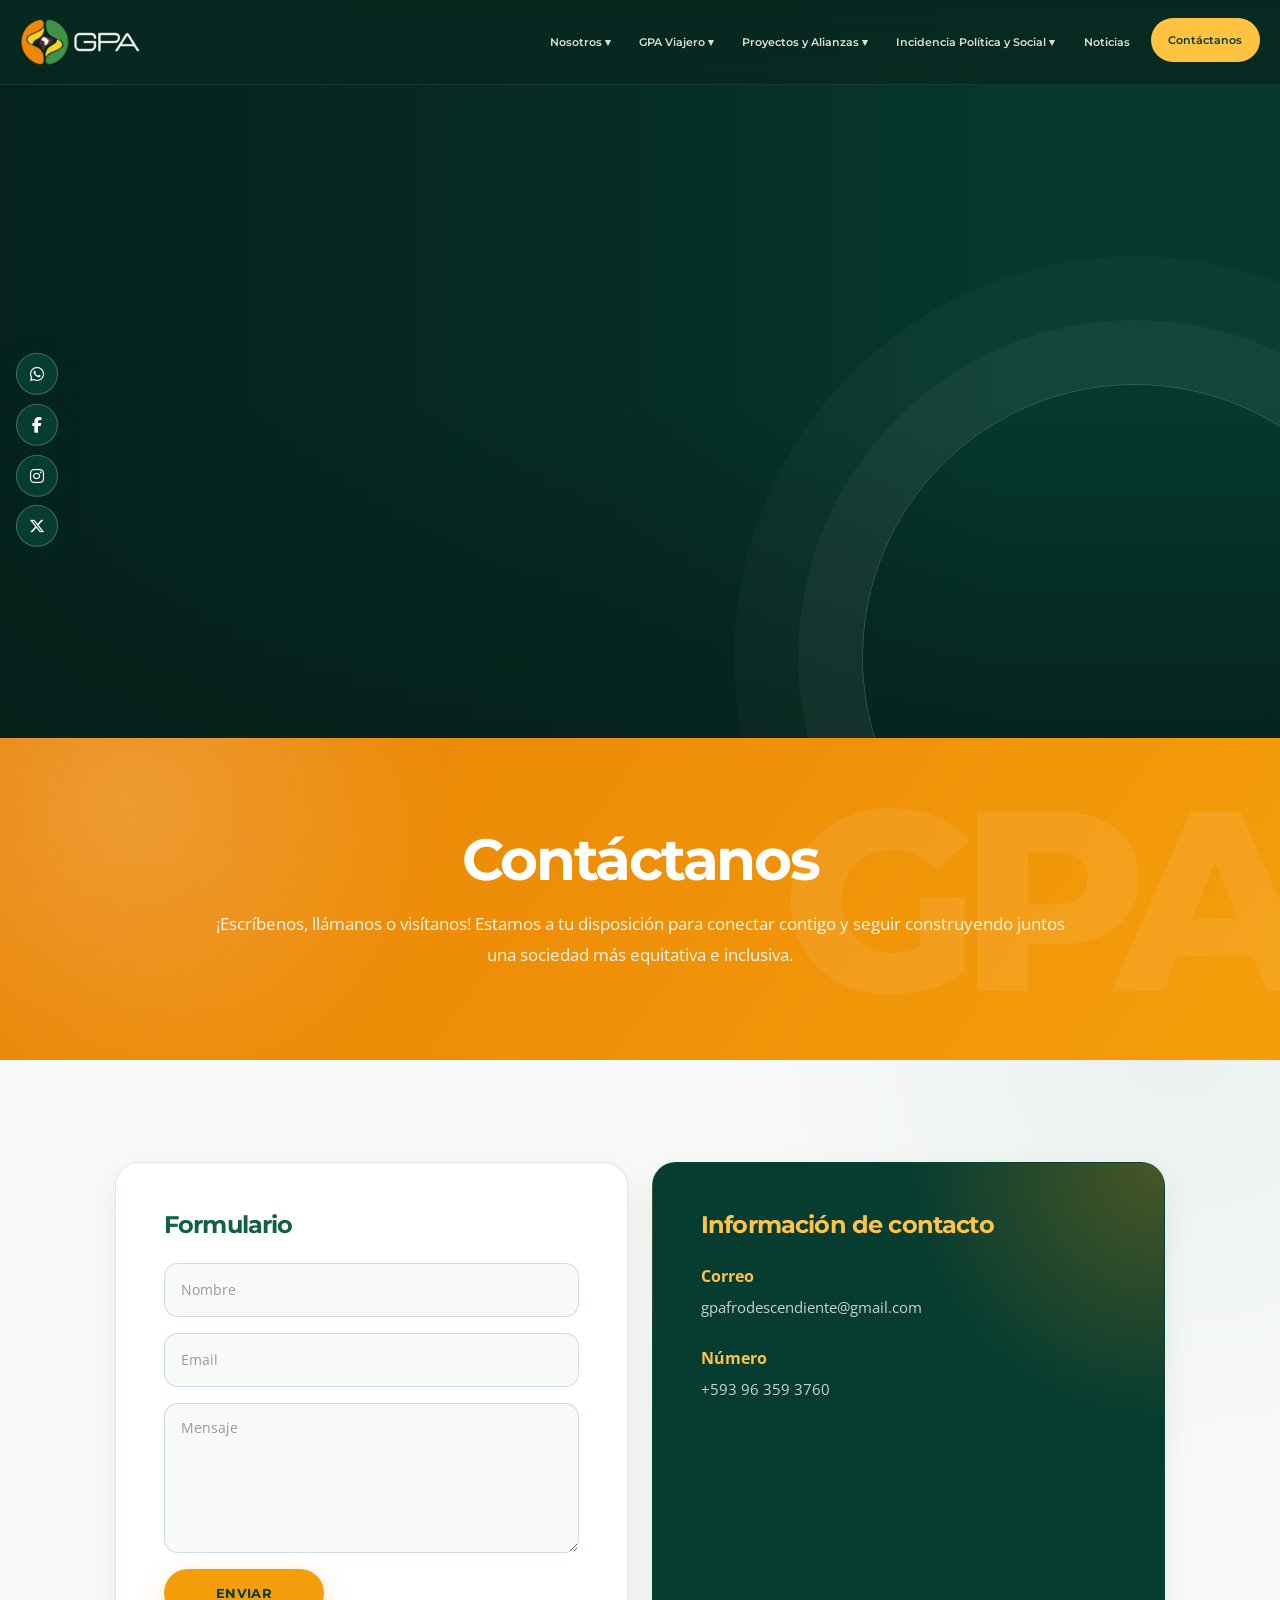
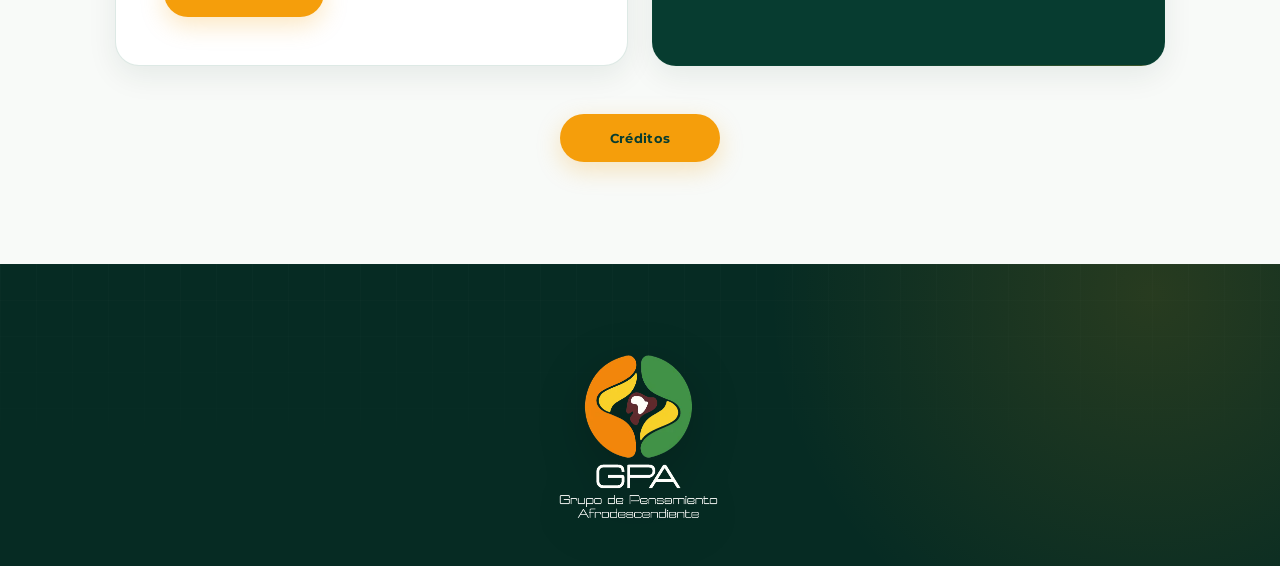
==== commit f0853a81: "Actualización del proyecto" ====
--- a/pages/contacto.html
+++ b/pages/contacto.html
@@ -73,13 +73,7 @@
                             <li><a href="incidencia.html#seccion-regional" class="dropdown-link">Ámbito Regional</a></li>
                         </ul>
                     </li>
-                    <li class="nav-item dropdown">
-                        <a href="noticias.html" class="nav-link">Noticias y Galería ▾</a>
-                        <ul class="dropdown-menu">
-                            <li><a href="noticias.html#noticias" class="dropdown-link">Noticias</a></li>
-                            <li><a href="noticias.html#galeria" class="dropdown-link">Galería</a></li>
-                        </ul>
-                    </li>
+                    <li class="nav-item"><a href="noticias.html" class="nav-link">Noticias</a></li>
                     <li class="nav-item"><a href="contacto.html" class="nav-link active">Contáctanos</a></li>
                 </ul>
             </div>
--- a/css/modern.css
+++ b/css/modern.css
@@ -974,7 +974,7 @@
     border-radius: 999px;
 }
 
-/* Noticias y galería */
+/* Noticias */
 .carrusel-wrapper {
     gap: 1rem;
 }
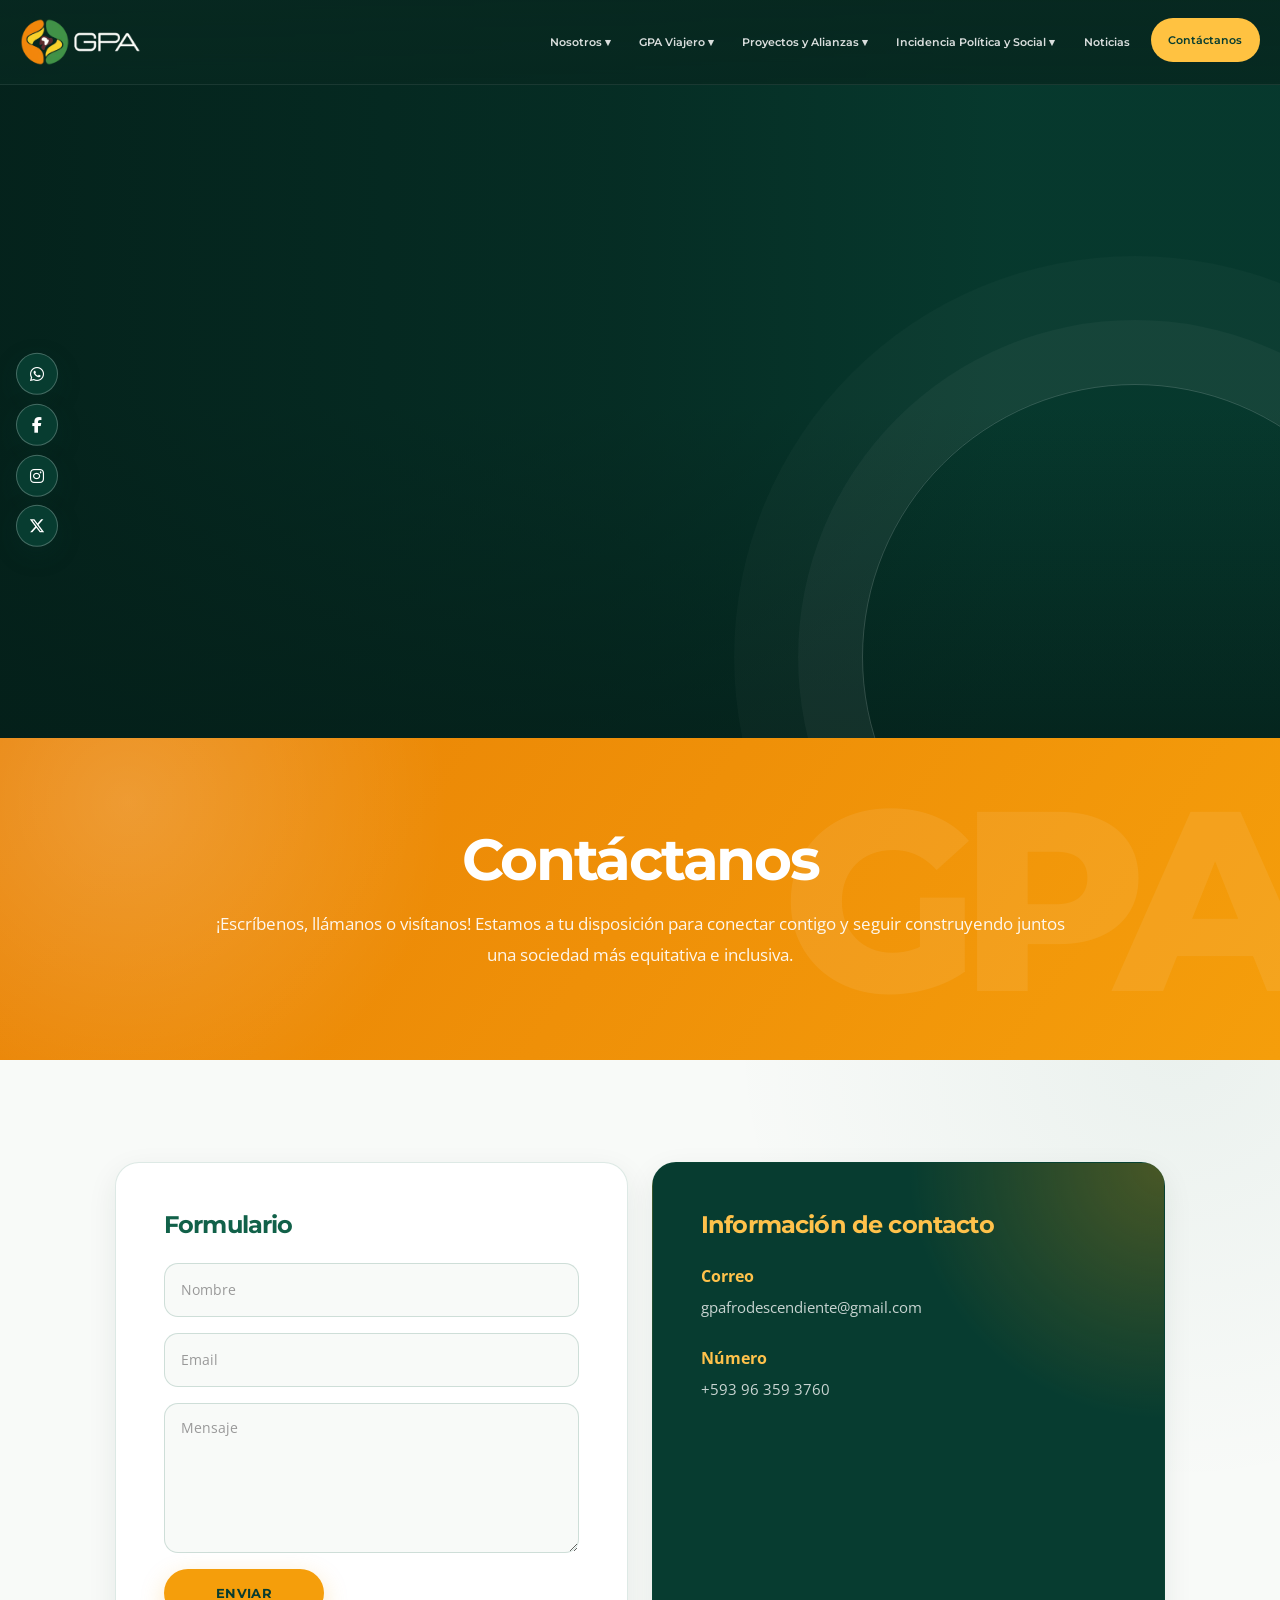
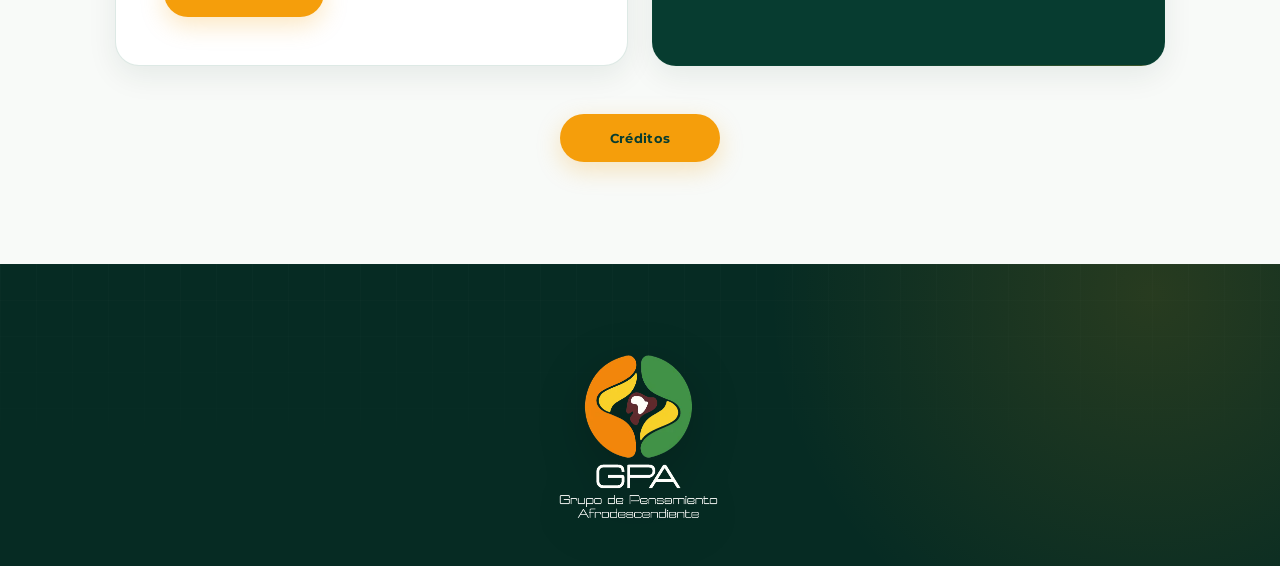
==== commit 4f4a7246: "Actualización de cambios" ====
--- a/pages/contacto.html
+++ b/pages/contacto.html
@@ -25,8 +25,11 @@
                 class="fab fa-facebook-f"></i></a>
         <a href="https://www.instagram.com/gpafroficial/" target="_blank" class="social-btn"><i
                 class="fab fa-instagram"></i></a>
-        <a href="https://x.com/gpafroficial" target="_blank" class="social-btn"><i
-                class="fa-brands fa-x-twitter"></i></a>
+        <a href="https://x.com/gpafroficial" target="_blank" rel="noopener noreferrer" class="social-btn" aria-label="X">
+            <svg viewBox="0 0 24 24" width="16" height="16" fill="currentColor" aria-hidden="true">
+                <path d="M18.244 2.25h3.308l-7.227 8.26 8.502 11.24H16.17l-5.214-6.817L4.99 21.75H1.68l7.73-8.835L1.254 2.25H8.08l4.713 6.231zm-1.161 17.52h1.833L7.084 4.126H5.117z" />
+            </svg>
+        </a>
     </div>
 
     <header class="header">
@@ -135,7 +138,7 @@
 
                     <p><strong>UNIVERSIDAD TECNOLÓGICA ISRAEL</strong></p><br>
                     <p><strong>Desarrollo y Diseño Web</strong></p>
-                    <p>David Sebastián Mera Rosero | Lesly Raquel Guamán Jiménez | Michael Cardenas | Jefferson Patricio
+                    <p>David Sebastián Mera Rosero | Lesly Raquel Guamán Jiménez | Michael Steven Cardenas Vaca | Jefferson Patricio
                         Suntaxi Pachacama</p><br>
                     <p><strong>Perfil Académico:</strong> Estudiante de octavo semestre de Ingeniería De Sistemas de
                         Información</p>
--- a/css/styles.css
+++ b/css/styles.css
@@ -9,7 +9,7 @@
 
 /* --- 3. MÓDULOS --- */
 @import url('modules/nosotros.css');
-@import url('modules/gpaviajero.css');
+@import url('modules/gpaviajero.css?v=20260902-2');
 @import url('modules/proyectos.css');
 @import url('modules/incidencias.css');
 @import url('modules/noticias.css');
--- a/css/modern.css
+++ b/css/modern.css
@@ -885,6 +885,52 @@
     line-height: 1.65;
 }
 
+.tarjeta-verde .btn-enlace-tarjeta,
+.tarjeta-verde .btn-enlace-tarjeta:visited {
+    display: inline-flex !important;
+    align-items: center;
+    justify-content: center;
+    gap: .55rem;
+    margin-top: auto;
+    padding: .58rem .68rem .58rem 1.05rem;
+    border: 1px solid rgba(245, 158, 11, .55);
+    border-radius: 999px;
+    color: var(--brand-green-dark) !important;
+    background: linear-gradient(135deg, #ffffff 0%, #fff3c4 100%) !important;
+    box-shadow: 0 10px 24px rgba(7, 40, 32, .16);
+    font-family: var(--font-display);
+    font-size: .82rem;
+    font-weight: 800;
+    line-height: 1;
+    text-decoration: none !important;
+    transition: background .2s ease, border-color .2s ease, box-shadow .2s ease, transform .2s ease;
+}
+
+.tarjeta-verde .btn-enlace-tarjeta i {
+    display: inline-grid;
+    width: 1.45rem;
+    height: 1.45rem;
+    border-radius: 50%;
+    color: #ffffff;
+    background: var(--brand-green-dark);
+    font-size: .72rem;
+    place-items: center;
+    transition: background .2s ease, transform .2s ease;
+}
+
+.tarjeta-verde .btn-enlace-tarjeta:hover {
+    border-color: var(--brand-orange);
+    color: var(--brand-green-dark) !important;
+    background: var(--brand-orange) !important;
+    box-shadow: 0 14px 30px rgba(245, 158, 11, .3);
+    transform: translateY(-2px);
+}
+
+.tarjeta-verde .btn-enlace-tarjeta:hover i {
+    background: var(--brand-green);
+    transform: translateX(2px);
+}
+
 .icono-convenio {
     display: grid;
     width: 70px;
